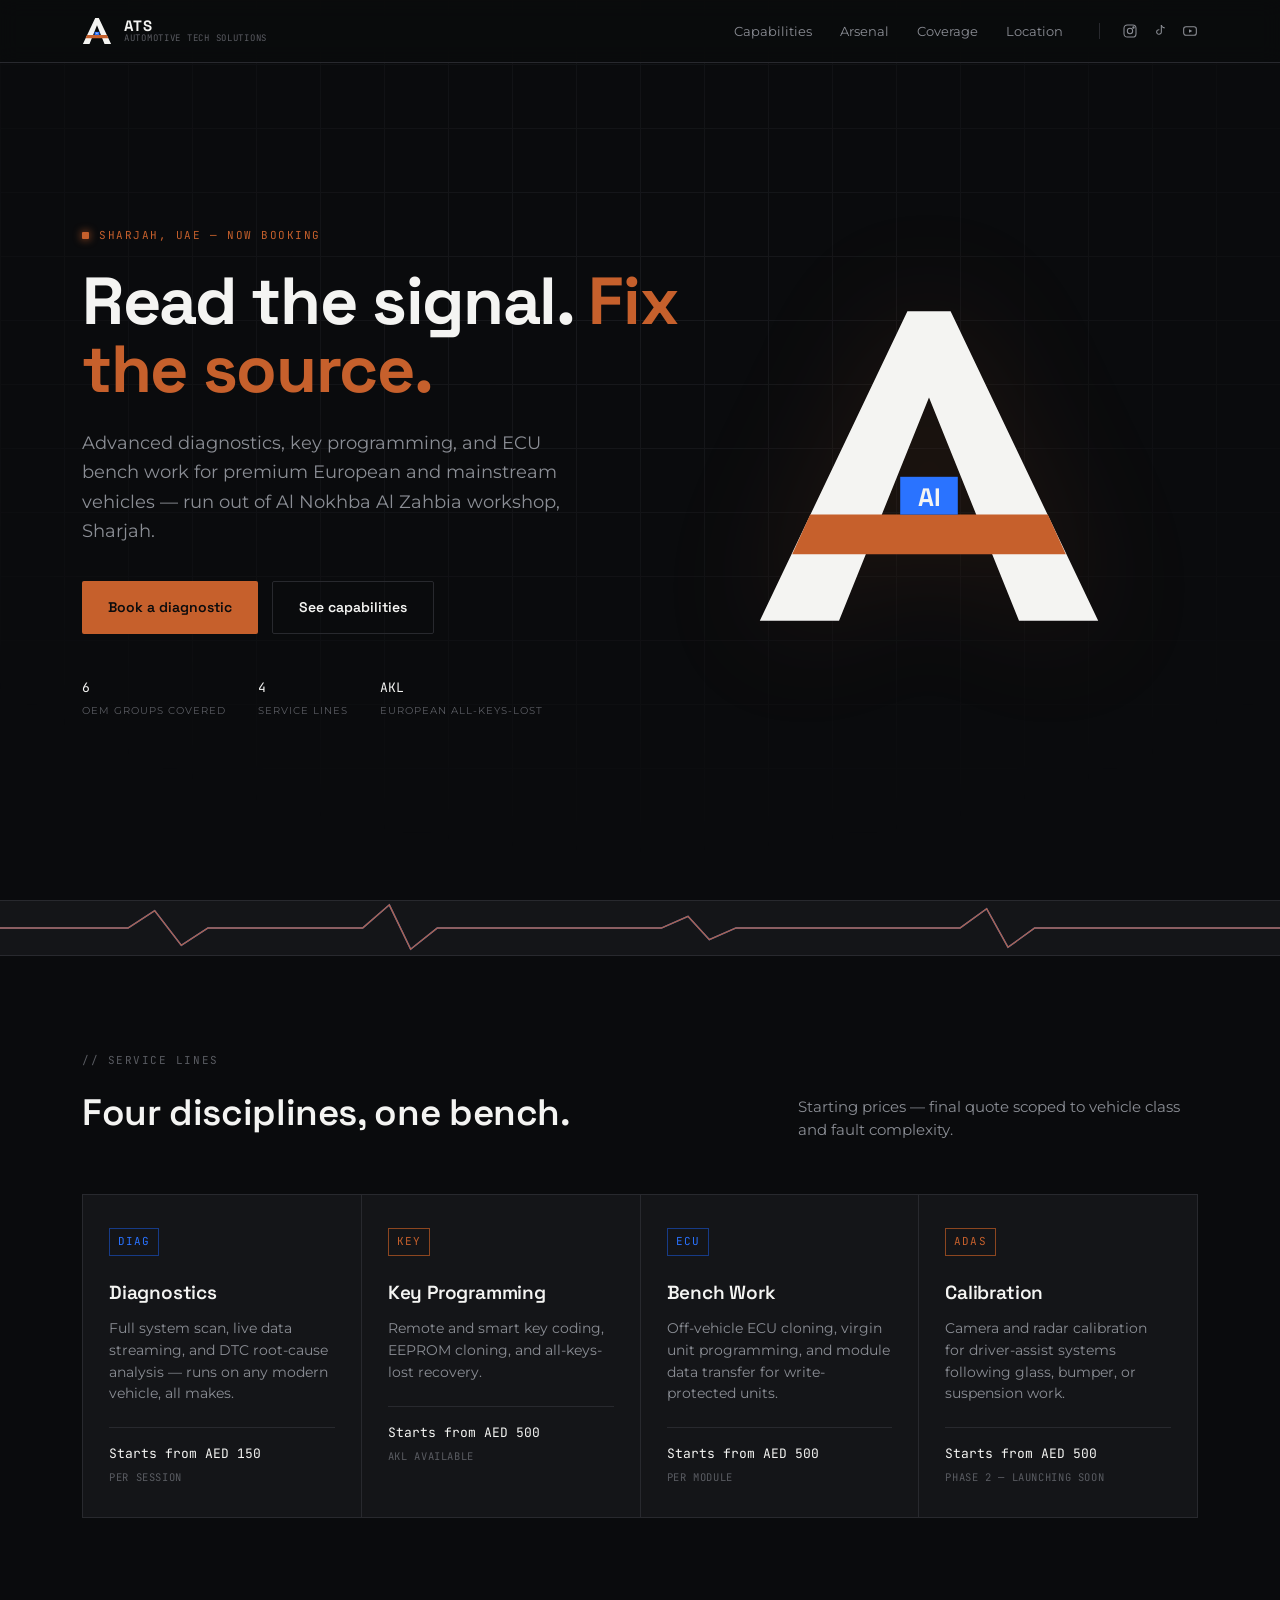
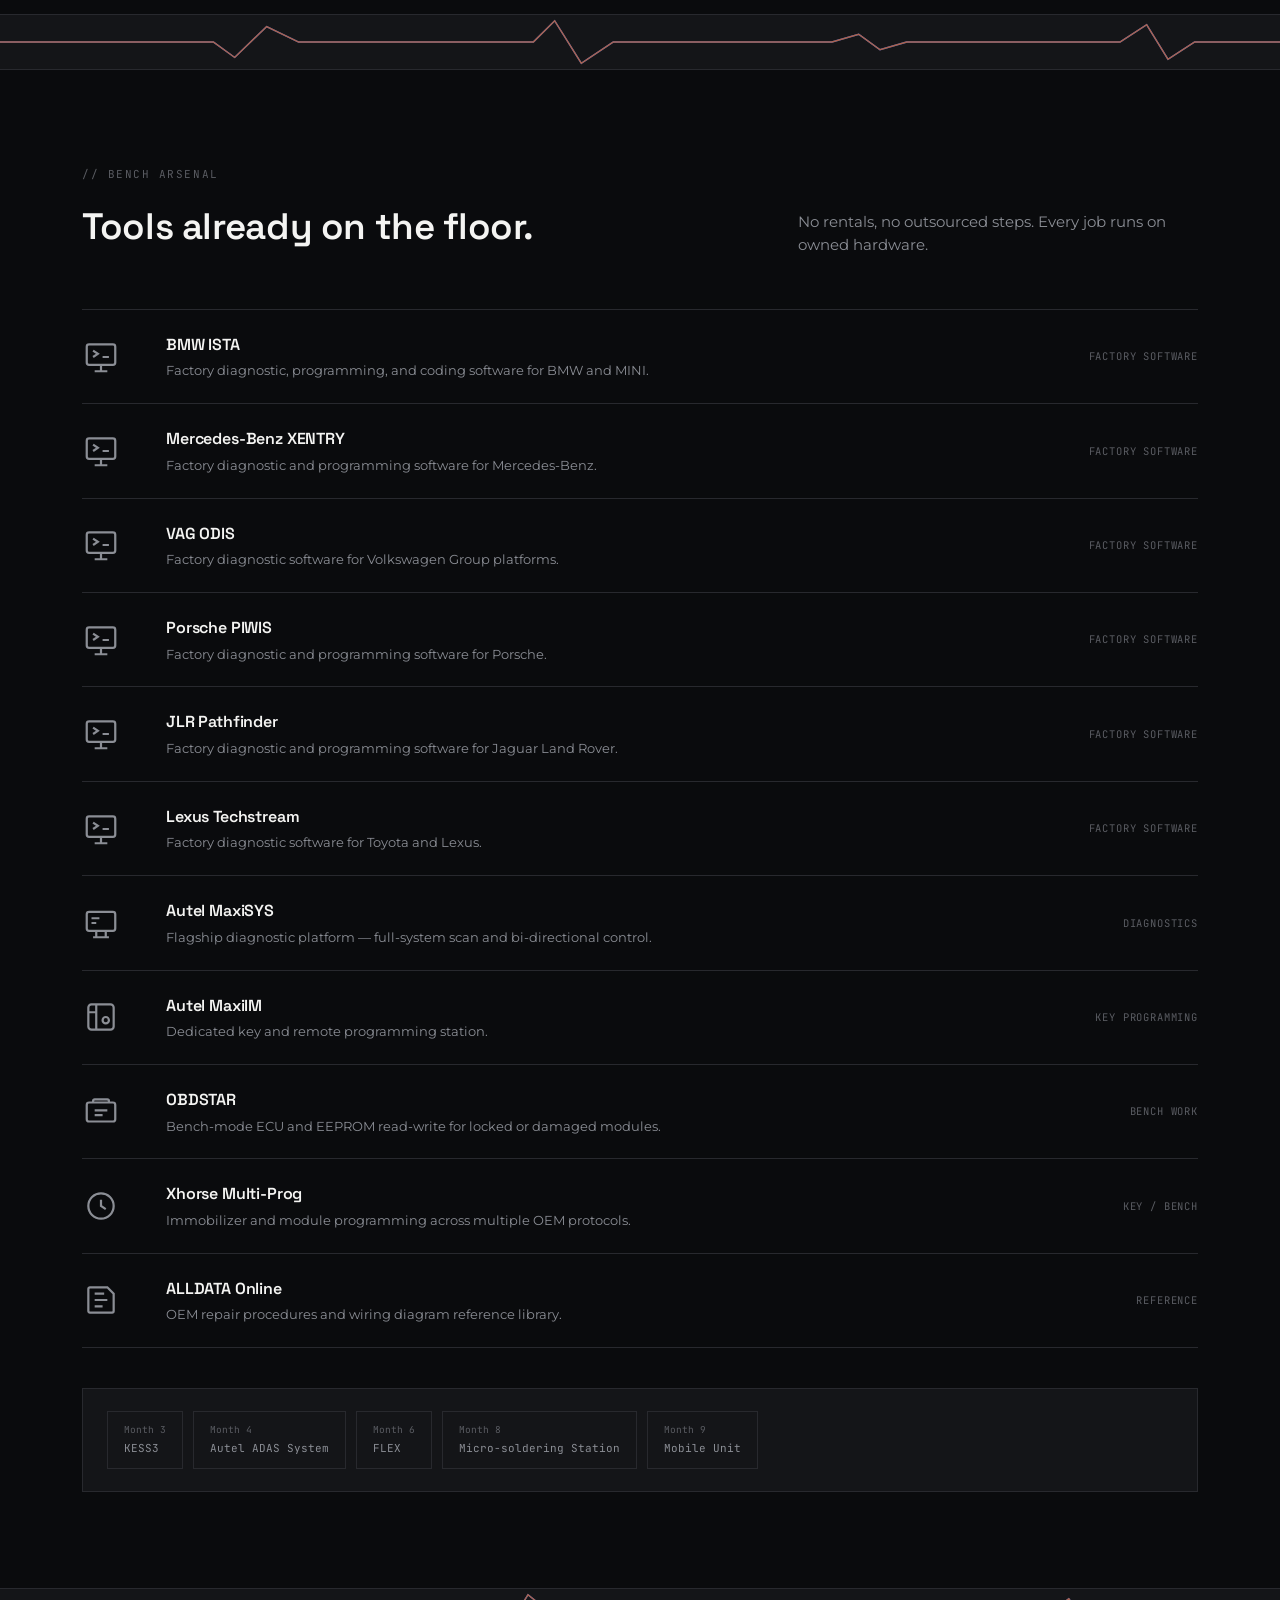
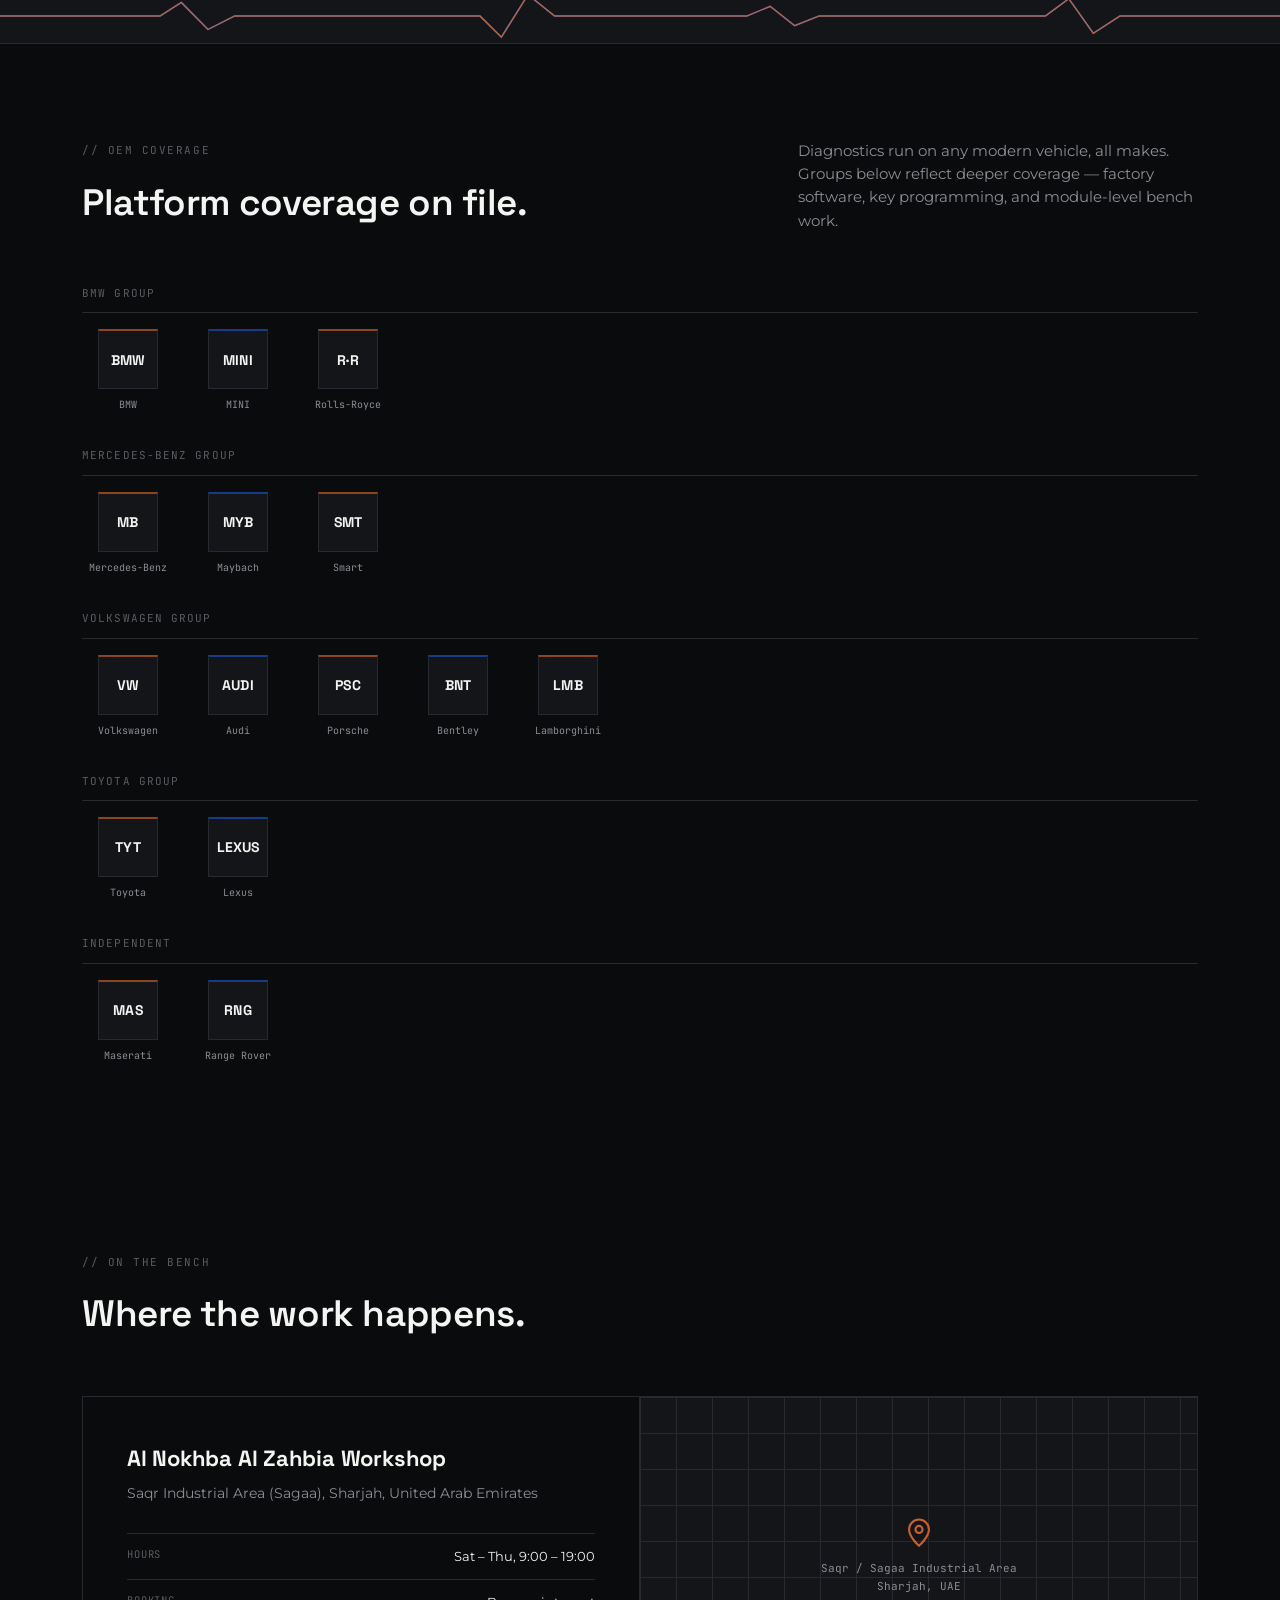
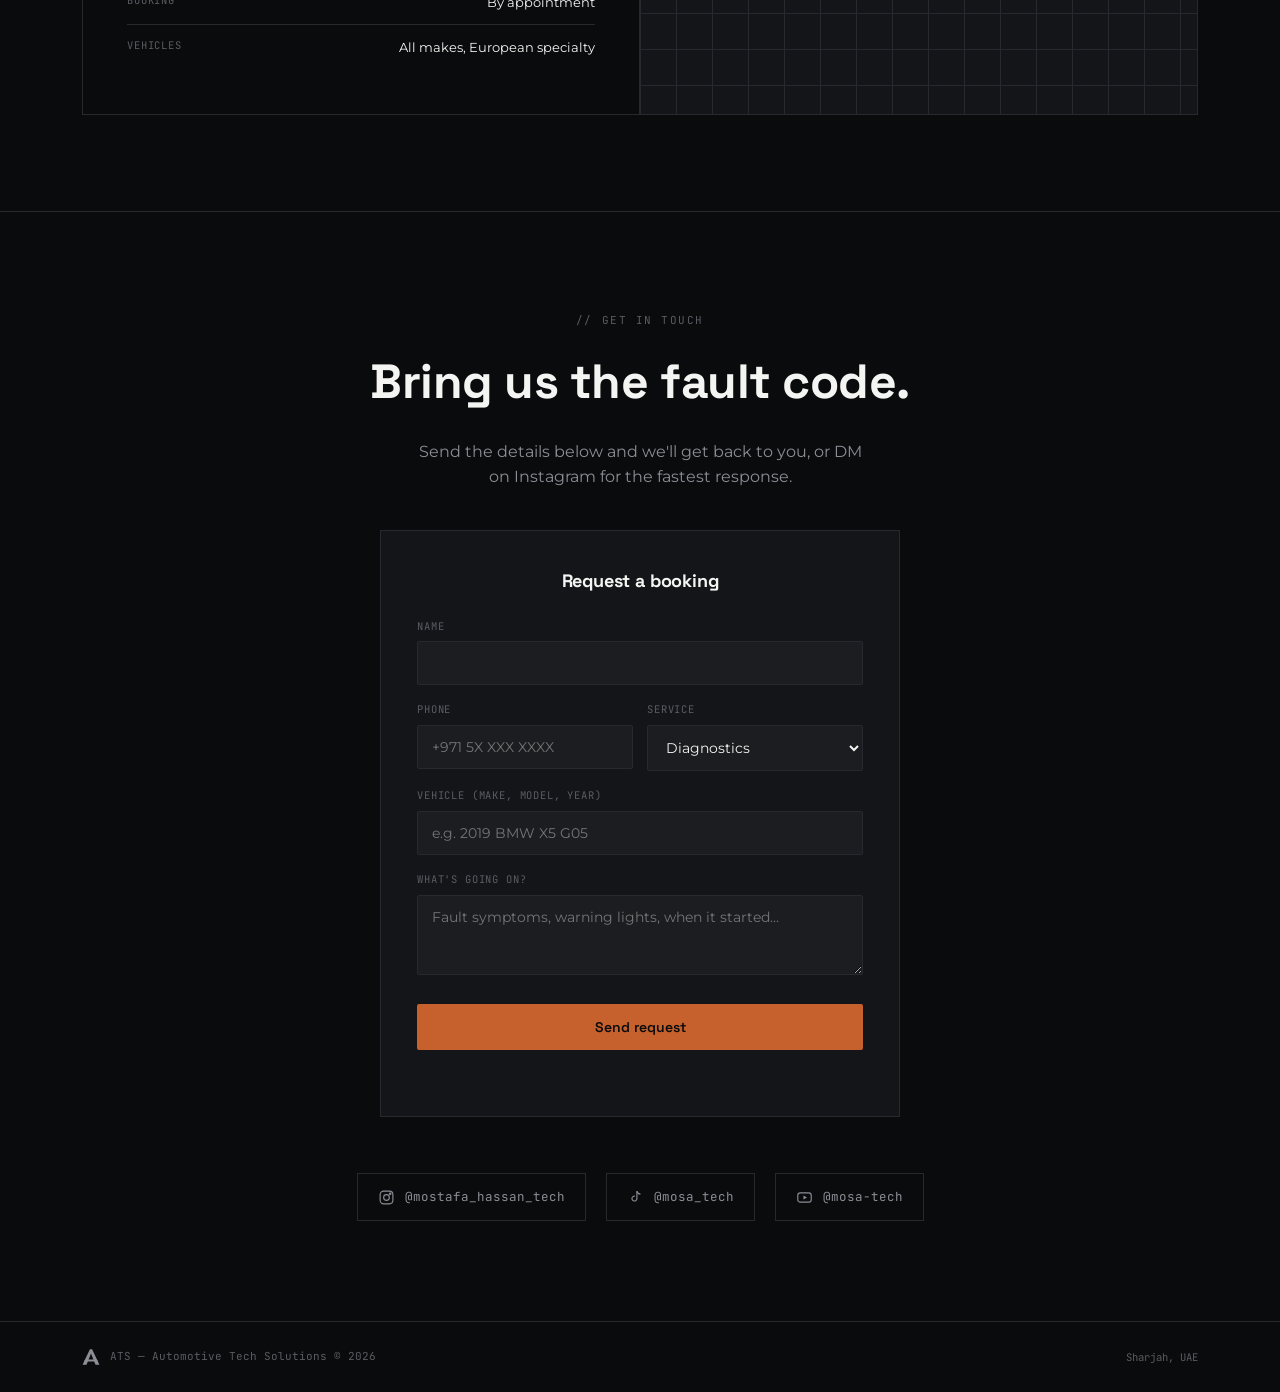
==== index.html @ 035591f9 "Add ATS portfolio site" ====
<!DOCTYPE html>
<html lang="en">
<head>
<meta charset="UTF-8">
<meta name="viewport" content="width=device-width, initial-scale=1.0">
<title>ATS — Automotive Tech Solutions</title>
<meta name="description" content="Advanced diagnostics, key programming, ECU bench work and ADAS calibration. Sharjah, UAE.">
<link rel="preconnect" href="https://fonts.googleapis.com">
<link rel="preconnect" href="https://fonts.gstatic.com" crossorigin>
<link href="https://fonts.googleapis.com/css2?family=Space+Grotesk:wght@500;600;700&family=Montserrat:wght@400;500;600&family=JetBrains+Mono:wght@400;500;600&display=swap" rel="stylesheet">
<style>
  :root{
    --black:#0A0B0D;
    --panel:#141518;
    --panel-2:#1B1D21;
    --line:#28292E;
    --white:#F4F4F2;
    --gray:#8B8E95;
    --gray-dim:#5A5C62;
    --orange:#C6602C;
    --orange-dim:#8C4620;
    --blue:#2A73FF;
    --blue-dim:#173B87;
    --radius:2px;
  }
  *{margin:0;padding:0;box-sizing:border-box;}
  html{scroll-behavior:smooth;}
  body{
    background:var(--black);
    color:var(--white);
    font-family:'Montserrat',sans-serif;
    line-height:1.6;
    -webkit-font-smoothing:antialiased;
    overflow-x:hidden;
  }
  h1,h2,h3,h4{font-family:'Space Grotesk',sans-serif;letter-spacing:-0.01em;}
  a{color:inherit;text-decoration:none;}
  .mono{font-family:'JetBrains Mono',monospace;}
  .wrap{max-width:1180px;margin:0 auto;padding:0 32px;}
  ::selection{background:var(--orange);color:var(--black);}
  a:focus-visible, button:focus-visible{outline:2px solid var(--blue);outline-offset:3px;}
  @media (prefers-reduced-motion: reduce){
    *{animation-duration:0.001ms !important; animation-iteration-count:1 !important; transition-duration:0.001ms !important; scroll-behavior:auto !important;}
  }

  /* ---------- NAV ---------- */
  nav{
    position:fixed; top:0; left:0; right:0; z-index:100;
    background:rgba(10,11,13,0.82);
    backdrop-filter:blur(10px);
    border-bottom:1px solid var(--line);
  }
  .nav-inner{
    max-width:1180px; margin:0 auto; padding:16px 32px;
    display:flex; align-items:center; justify-content:space-between;
  }
  .nav-brand{display:flex; align-items:center; gap:12px;}
  .nav-brand svg{width:30px; height:30px; flex-shrink:0;}
  .nav-brand-text{display:flex; flex-direction:column; line-height:1.1;}
  .nav-brand-text .t{font-family:'Space Grotesk',sans-serif; font-weight:700; font-size:15px; letter-spacing:0.02em;}
  .nav-brand-text .s{font-size:9px; color:var(--gray-dim); letter-spacing:0.08em; text-transform:uppercase; font-family:'JetBrains Mono',monospace;}
  .nav-links{display:flex; align-items:center; gap:28px;}
  .nav-links a{font-size:13px; color:var(--gray); transition:color .2s;}
  .nav-links a:hover{color:var(--white);}
  .nav-social{display:flex; align-items:center; gap:14px; margin-left:8px; padding-left:22px; border-left:1px solid var(--line);}
  .nav-social a{width:16px; height:16px; color:var(--gray); transition:color .2s;}
  .nav-social a:hover{color:var(--orange);}
  .nav-social svg{width:100%; height:100%;}
  @media (max-width:780px){
    .nav-links a:not(.nav-social a){display:none;}
  }

  /* ---------- HERO ---------- */
  .hero{
    min-height:100svh;
    display:flex; flex-direction:column; justify-content:center;
    position:relative;
    padding:140px 0 100px;
    overflow:hidden;
  }
  .hero-grid{
    position:absolute; inset:0; z-index:0; opacity:0.5;
    background-image:
      linear-gradient(to right, var(--line) 1px, transparent 1px),
      linear-gradient(to bottom, var(--line) 1px, transparent 1px);
    background-size:64px 64px;
    mask-image:radial-gradient(ellipse 70% 60% at 50% 35%, black, transparent);
  }
  .hero-inner{
    position:relative; z-index:1;
    display:grid; grid-template-columns:1.15fr 0.85fr; gap:60px; align-items:center;
  }
  @media (max-width:900px){
    .hero-inner{grid-template-columns:1fr; gap:48px;}
    .hero-mark-col{order:-1; display:flex; justify-content:center;}
  }
  .eyebrow{
    display:inline-flex; align-items:center; gap:10px;
    font-family:'JetBrains Mono',monospace; font-size:11px; letter-spacing:0.14em;
    text-transform:uppercase; color:var(--orange); margin-bottom:22px;
  }
  .eyebrow::before{content:''; width:7px; height:7px; background:var(--orange); border-radius:1px; box-shadow:0 0 8px var(--orange);}
  .hero h1{
    font-size:clamp(2.5rem, 5.2vw, 4.6rem);
    font-weight:700; line-height:1.03; letter-spacing:-0.02em;
    margin-bottom:24px;
  }
  .hero h1 em{font-style:normal; color:var(--orange);}
  .hero p.lede{
    font-size:clamp(1rem, 1.5vw, 1.15rem); color:var(--gray); max-width:520px; margin-bottom:36px;
  }
  .hero-actions{display:flex; gap:14px; flex-wrap:wrap; margin-bottom:44px;}
  .btn{
    font-family:'Space Grotesk',sans-serif; font-weight:600; font-size:14px;
    padding:14px 26px; border-radius:var(--radius); display:inline-flex; align-items:center; gap:8px;
    transition:transform .18s ease, background .18s ease, border-color .18s ease;
  }
  .btn-primary{background:var(--orange); color:var(--black);}
  .btn-primary:hover{transform:translateY(-2px); background:#D66C34;}
  .btn-outline{border:1px solid var(--line); color:var(--white);}
  .btn-outline:hover{border-color:var(--blue); transform:translateY(-2px);}
  .hero-meta{display:flex; gap:32px; flex-wrap:wrap;}
  .hero-meta div{display:flex; flex-direction:column; gap:4px;}
  .hero-meta .val{font-family:'JetBrains Mono',monospace; font-size:13px; color:var(--white);}
  .hero-meta .lbl{font-size:10px; color:var(--gray-dim); text-transform:uppercase; letter-spacing:0.1em;}

  .hero-mark-col svg{width:min(360px, 60vw); height:auto; filter:drop-shadow(0 0 60px rgba(198,96,44,0.12));}

  /* ---------- TRACE DIVIDER (signature element) ---------- */
  .trace{
    position:relative; width:100%; height:56px; overflow:hidden;
    border-top:1px solid var(--line); border-bottom:1px solid var(--line);
    background:var(--panel);
  }
  .trace svg{width:100%; height:100%; display:block;}
  .trace path{
    fill:none; stroke:var(--blue); stroke-width:1.4;
    stroke-dasharray:1400; stroke-dashoffset:1400;
    transition:stroke-dashoffset 1.8s cubic-bezier(.16,.84,.44,1);
  }
  .trace.in-view path{stroke-dashoffset:0;}
  .trace .pulse{stroke:var(--orange); stroke-width:1.4; opacity:0.85;}

  /* ---------- SECTION SHARED ---------- */
  section{padding:96px 0;}
  .section-head{
    display:flex; justify-content:space-between; align-items:flex-end; gap:24px;
    margin-bottom:52px; flex-wrap:wrap;
  }
  .section-tag{
    font-family:'JetBrains Mono',monospace; font-size:11px; letter-spacing:0.14em;
    text-transform:uppercase; color:var(--gray-dim); margin-bottom:14px; display:block;
  }
  .section-head h2{font-size:clamp(1.7rem, 3vw, 2.3rem); font-weight:600; max-width:560px;}
  .section-head p{color:var(--gray); max-width:400px; font-size:14.5px;}

  /* ---------- CAPABILITIES ---------- */
  .cap-grid{display:grid; grid-template-columns:repeat(4,1fr); gap:1px; background:var(--line); border:1px solid var(--line);}
  @media (max-width:900px){.cap-grid{grid-template-columns:repeat(2,1fr);}}
  @media (max-width:560px){.cap-grid{grid-template-columns:1fr;}}
  .cap-card{
    background:var(--panel); padding:32px 26px; position:relative;
    transition:background .2s ease;
  }
  .cap-card:hover{background:var(--panel-2);}
  .cap-code{
    font-family:'JetBrains Mono',monospace; font-size:11px; letter-spacing:0.1em;
    padding:4px 8px; border:1px solid var(--line); display:inline-block; margin-bottom:22px;
  }
  .cap-card.accent-orange .cap-code{color:var(--orange); border-color:var(--orange-dim);}
  .cap-card.accent-blue .cap-code{color:var(--blue); border-color:var(--blue-dim);}
  .cap-card h3{font-size:19px; font-weight:600; margin-bottom:10px;}
  .cap-card p{font-size:13.5px; color:var(--gray); margin-bottom:22px; min-height:66px;}
  .cap-price{font-family:'JetBrains Mono',monospace; font-size:13px; color:var(--white); border-top:1px solid var(--line); padding-top:16px;}
  .cap-price .note{display:block; font-size:10.5px; color:var(--gray-dim); margin-top:4px; text-transform:uppercase; letter-spacing:0.06em;}

  /* ---------- TOOL ARSENAL ---------- */
  .tool-list{display:flex; flex-direction:column; border-top:1px solid var(--line);}
  .tool-row{
    display:grid; grid-template-columns:60px 1fr auto; gap:24px; align-items:center;
    padding:22px 0; border-bottom:1px solid var(--line);
  }
  .tool-row .tool-icon{width:38px; height:38px; color:var(--gray);}
  .tool-row:hover .tool-icon{color:var(--orange);}
  .tool-row h4{font-size:16px; font-weight:600; margin-bottom:3px;}
  .tool-row .desc{font-size:13px; color:var(--gray);}
  .tool-row .status{font-family:'JetBrains Mono',monospace; font-size:10.5px; color:var(--gray-dim); text-transform:uppercase; letter-spacing:0.08em; text-align:right; white-space:nowrap;}
  @media (max-width:600px){
    .tool-row{grid-template-columns:44px 1fr; }
    .tool-row .status{grid-column:2; text-align:left; margin-top:4px;}
  }

  .roadmap-strip{
    margin-top:40px; padding:22px 24px; border:1px solid var(--line); background:var(--panel);
    display:flex; gap:10px; overflow-x:auto;
  }
  .roadmap-strip .rm{
    flex:0 0 auto; padding:10px 16px; border:1px solid var(--line); font-family:'JetBrains Mono',monospace;
    font-size:11px; color:var(--gray); white-space:nowrap;
  }
  .roadmap-strip .rm .m{color:var(--gray-dim); display:block; font-size:9.5px; margin-bottom:3px;}

  /* ---------- OEM COVERAGE ---------- */
  .oem-groups{display:flex; flex-direction:column; gap:36px;}
  .oem-group-label{
    font-family:'JetBrains Mono',monospace; font-size:11px; letter-spacing:0.1em; text-transform:uppercase;
    color:var(--gray-dim); display:block; margin-bottom:16px; padding-bottom:10px; border-bottom:1px solid var(--line);
  }
  .oem-group-row{display:flex; flex-wrap:wrap; gap:18px;}
  .oem-badge{display:flex; flex-direction:column; align-items:center; gap:9px; width:92px;}
  .oem-glyph{
    width:60px; height:60px; border:1px solid var(--line); background:var(--panel);
    display:flex; align-items:center; justify-content:center; text-align:center;
    font-family:'Space Grotesk',sans-serif; font-weight:700; font-size:14px; letter-spacing:0.01em;
    transition:border-color .2s ease, transform .2s ease;
  }
  .oem-badge:nth-child(odd) .oem-glyph{border-top:2px solid var(--orange-dim);}
  .oem-badge:nth-child(even) .oem-glyph{border-top:2px solid var(--blue-dim);}
  .oem-badge:hover .oem-glyph{transform:translateY(-3px); border-color:var(--orange); border-top-color:var(--orange);}
  .oem-badge .oem-name{font-family:'JetBrains Mono',monospace; font-size:10px; color:var(--gray); text-align:center; line-height:1.3;}

  /* ---------- LOCATION ---------- */
  .loc-grid{display:grid; grid-template-columns:1fr 1fr; gap:0; border:1px solid var(--line);}
  @media (max-width:800px){.loc-grid{grid-template-columns:1fr;}}
  .loc-info{padding:44px; border-right:1px solid var(--line);}
  @media (max-width:800px){.loc-info{border-right:none; border-bottom:1px solid var(--line);}}
  .loc-info h3{font-size:22px; margin-bottom:6px;}
  .loc-info .addr{color:var(--gray); font-size:14px; margin-bottom:28px;}
  .loc-row{display:flex; justify-content:space-between; padding:12px 0; border-top:1px solid var(--line); font-size:13px;}
  .loc-row .k{color:var(--gray-dim); font-family:'JetBrains Mono',monospace; font-size:10.5px; text-transform:uppercase; letter-spacing:0.08em;}
  .loc-map{
    position:relative; min-height:280px;
    background:
      linear-gradient(to right, var(--line) 1px, transparent 1px),
      linear-gradient(to bottom, var(--line) 1px, transparent 1px);
    background-size:36px 36px; background-color:var(--panel);
    display:flex; align-items:center; justify-content:center;
  }
  .loc-pin{display:flex; flex-direction:column; align-items:center; gap:10px;}
  .loc-pin svg{width:34px; height:34px; color:var(--orange);}
  .loc-pin span{font-family:'JetBrains Mono',monospace; font-size:11px; color:var(--gray); text-align:center;}

  /* ---------- CONTACT / FOOTER ---------- */
  .contact{
    padding:100px 0 60px; text-align:center; border-top:1px solid var(--line);
  }
  .contact h2{font-size:clamp(1.9rem,4vw,3rem); margin-bottom:18px;}
  .contact p{color:var(--gray); max-width:460px; margin:0 auto 40px;}
  .contact-actions{display:flex; gap:14px; justify-content:center; flex-wrap:wrap; margin-bottom:64px;}

  /* ---------- BOOKING FORM ---------- */
  .booking-card{
    max-width:520px; margin:0 auto 56px; text-align:left;
    background:var(--panel); border:1px solid var(--line); padding:36px;
  }
  .booking-card h3{font-size:18px; margin-bottom:22px; text-align:center;}
  .form-row{margin-bottom:16px;}
  .form-row label{
    display:block; font-family:'JetBrains Mono',monospace; font-size:10.5px; color:var(--gray-dim);
    text-transform:uppercase; letter-spacing:0.08em; margin-bottom:7px;
  }
  .form-row input, .form-row select, .form-row textarea{
    width:100%; background:var(--panel-2); border:1px solid var(--line); color:var(--white);
    padding:12px 14px; font-family:'Montserrat',sans-serif; font-size:14px; border-radius:2px;
  }
  .form-row input:focus, .form-row select:focus, .form-row textarea:focus{outline:2px solid var(--blue); outline-offset:1px;}
  .form-row-2{display:grid; grid-template-columns:1fr 1fr; gap:14px;}
  .hp-field{position:absolute; left:-9999px; top:-9999px;}
  .form-submit{width:100%; justify-content:center; margin-top:6px; cursor:pointer; border:none;}
  .form-submit:disabled{opacity:0.6; cursor:not-allowed; transform:none;}
  .form-status{font-family:'JetBrains Mono',monospace; font-size:12px; margin-top:14px; text-align:center; min-height:16px;}
  .form-status.ok{color:#3FA95A;}
  .form-status.err{color:#D64545;}

  .social-row{display:flex; justify-content:center; gap:20px; margin-bottom:40px;}
  .social-card{
    display:flex; align-items:center; gap:10px; padding:13px 20px;
    border:1px solid var(--line); font-family:'JetBrains Mono',monospace; font-size:12.5px;
    color:var(--gray); transition:all .2s ease;
  }
  .social-card svg{width:17px; height:17px; flex-shrink:0;}
  .social-card:hover{border-color:var(--orange); color:var(--white); transform:translateY(-2px);}

  footer{
    border-top:1px solid var(--line); padding:26px 0;
    display:flex; justify-content:space-between; align-items:center; flex-wrap:wrap; gap:12px;
  }
  footer .f-brand{display:flex; align-items:center; gap:10px;}
  footer .f-brand svg{width:18px; height:18px;}
  footer .f-brand span{font-family:'JetBrains Mono',monospace; font-size:11px; color:var(--gray-dim);}
  footer .f-note{font-family:'JetBrains Mono',monospace; font-size:10.5px; color:var(--gray-dim);}
</style>
</head>
<body>

<nav>
  <div class="nav-inner">
    <a href="#top" class="nav-brand">
      <svg viewBox="0 0 200 200" aria-hidden="true"><path d="M88 14 L112 14 L194 186 L150 186 L100 62 L50 186 L6 186 Z" fill="#F4F4F2"/><path d="M34 127 L166 127 L176 149 L24 149 Z" fill="#C6602C"/><rect x="84" y="106" width="32" height="21" fill="#2A73FF"/><text x="100" y="122" text-anchor="middle" font-family="Space Grotesk, sans-serif" font-weight="700" font-size="14" fill="#F4F4F2">AI</text></svg>
      <div class="nav-brand-text">
        <span class="t">ATS</span>
        <span class="s">Automotive Tech Solutions</span>
      </div>
    </a>
    <div class="nav-links">
      <a href="#capabilities">Capabilities</a>
      <a href="#arsenal">Arsenal</a>
      <a href="#coverage">Coverage</a>
      <a href="#location">Location</a>
      <div class="nav-social">
        <a href="https://www.instagram.com/mostafa_hassan_tech" target="_blank" rel="noopener" aria-label="Instagram">
          <svg viewBox="0 0 24 24" fill="none" stroke="currentColor" stroke-width="1.6"><rect x="3" y="3" width="18" height="18" rx="5"/><circle cx="12" cy="12" r="4"/><circle cx="17.2" cy="6.8" r="1"/></svg>
        </a>
        <a href="https://www.tiktok.com/@mosa_tech" target="_blank" rel="noopener" aria-label="TikTok">
          <svg viewBox="0 0 24 24" fill="none" stroke="currentColor" stroke-width="1.6"><path d="M14 3v10.5a3.5 3.5 0 1 1-3-3.47"/><path d="M14 3c.5 2.4 2.2 4 5 4.3"/></svg>
        </a>
        <a href="https://www.youtube.com/@mosa-tech" target="_blank" rel="noopener" aria-label="YouTube">
          <svg viewBox="0 0 24 24" fill="none" stroke="currentColor" stroke-width="1.6"><rect x="2.5" y="5.5" width="19" height="13" rx="3.5"/><path d="M10.5 9.2v5.6l5-2.8z" fill="currentColor" stroke="none"/></svg>
        </a>
      </div>
    </div>
  </div>
</nav>

<div id="top"></div>
<header class="hero">
  <div class="hero-grid"></div>
  <div class="wrap hero-inner">
    <div>
      <span class="eyebrow">Sharjah, UAE — Now Booking</span>
      <h1>Read the signal. <em>Fix the source.</em></h1>
      <p class="lede">Advanced diagnostics, key programming, and ECU bench work for premium European and mainstream vehicles — run out of Al Nokhba Al Zahbia workshop, Sharjah.</p>
      <div class="hero-actions">
        <a href="#contact" class="btn btn-primary">Book a diagnostic</a>
        <a href="#capabilities" class="btn btn-outline">See capabilities</a>
      </div>
      <div class="hero-meta">
        <div><span class="val">6</span><span class="lbl">OEM groups covered</span></div>
        <div><span class="val">4</span><span class="lbl">Service lines</span></div>
        <div><span class="val">AKL</span><span class="lbl">European all-keys-lost</span></div>
      </div>
    </div>
    <div class="hero-mark-col">
      <svg viewBox="0 0 200 200" aria-label="ATS mark">
        <path d="M88 14 L112 14 L194 186 L150 186 L100 62 L50 186 L6 186 Z" fill="#F4F4F2"/>
        <path d="M34 127 L166 127 L176 149 L24 149 Z" fill="#C6602C"/>
        <rect x="84" y="106" width="32" height="21" fill="#2A73FF"/>
        <text x="100" y="122" text-anchor="middle" font-family="Space Grotesk, sans-serif" font-weight="700" font-size="14" fill="#F4F4F2">AI</text>
      </svg>
    </div>
  </div>
</header>

<div class="trace" id="trace1">
  <svg viewBox="0 0 1200 56" preserveAspectRatio="none">
    <path d="M0,28 L120,28 L145,10 L170,46 L195,28 L340,28 L365,4 L385,50 L410,28 L620,28 L645,16 L665,40 L690,28 L900,28 L925,8 L945,48 L970,28 L1200,28" />
    <path class="pulse" d="M0,28 L120,28 L145,10 L170,46 L195,28 L340,28 L365,4 L385,50 L410,28 L620,28 L645,16 L665,40 L690,28 L900,28 L925,8 L945,48 L970,28 L1200,28" stroke-dasharray="6 1400" />
  </svg>
</div>

<section id="capabilities">
  <div class="wrap">
    <div class="section-head">
      <div>
        <span class="section-tag">// Service Lines</span>
        <h2>Four disciplines, one bench.</h2>
      </div>
      <p>Starting prices — final quote scoped to vehicle class and fault complexity.</p>
    </div>
    <div class="cap-grid">
      <div class="cap-card accent-blue">
        <span class="cap-code">DIAG</span>
        <h3>Diagnostics</h3>
        <p>Full system scan, live data streaming, and DTC root-cause analysis — runs on any modern vehicle, all makes.</p>
        <div class="cap-price">Starts from AED 150<span class="note">Per session</span></div>
      </div>
      <div class="cap-card accent-orange">
        <span class="cap-code">KEY</span>
        <h3>Key Programming</h3>
        <p>Remote and smart key coding, EEPROM cloning, and all-keys-lost recovery.</p>
        <div class="cap-price">Starts from AED 500<span class="note">AKL available</span></div>
      </div>
      <div class="cap-card accent-blue">
        <span class="cap-code">ECU</span>
        <h3>Bench Work</h3>
        <p>Off-vehicle ECU cloning, virgin unit programming, and module data transfer for write-protected units.</p>
        <div class="cap-price">Starts from AED 500<span class="note">Per module</span></div>
      </div>
      <div class="cap-card accent-orange">
        <span class="cap-code">ADAS</span>
        <h3>Calibration</h3>
        <p>Camera and radar calibration for driver-assist systems following glass, bumper, or suspension work.</p>
        <div class="cap-price">Starts from AED 500<span class="note">Phase 2 — launching soon</span></div>
      </div>
    </div>
  </div>
</section>

<div class="trace" id="trace2">
  <svg viewBox="0 0 1200 56" preserveAspectRatio="none">
    <path d="M0,28 L200,28 L220,44 L250,12 L280,28 L500,28 L520,6 L545,50 L575,28 L780,28 L805,20 L825,36 L850,28 L1050,28 L1075,10 L1095,46 L1120,28 L1200,28" />
    <path class="pulse" d="M0,28 L200,28 L220,44 L250,12 L280,28 L500,28 L520,6 L545,50 L575,28 L780,28 L805,20 L825,36 L850,28 L1050,28 L1075,10 L1095,46 L1120,28 L1200,28" stroke-dasharray="6 1400" />
  </svg>
</div>

<section id="arsenal">
  <div class="wrap">
    <div class="section-head">
      <div>
        <span class="section-tag">// Bench Arsenal</span>
        <h2>Tools already on the floor.</h2>
      </div>
      <p>No rentals, no outsourced steps. Every job runs on owned hardware.</p>
    </div>
    <div class="tool-list">
      <div class="tool-row">
        <svg class="tool-icon" viewBox="0 0 24 24" fill="none" stroke="currentColor" stroke-width="1.4"><rect x="3" y="4" width="18" height="13" rx="1.5"/><path d="M8 21h8M12 17v4"/><path d="M7 8l3 2-3 2M13 12h4"/></svg>
        <div><h4>BMW ISTA</h4><p class="desc">Factory diagnostic, programming, and coding software for BMW and MINI.</p></div>
        <span class="status">Factory Software</span>
      </div>
      <div class="tool-row">
        <svg class="tool-icon" viewBox="0 0 24 24" fill="none" stroke="currentColor" stroke-width="1.4"><rect x="3" y="4" width="18" height="13" rx="1.5"/><path d="M8 21h8M12 17v4"/><path d="M7 8l3 2-3 2M13 12h4"/></svg>
        <div><h4>Mercedes-Benz XENTRY</h4><p class="desc">Factory diagnostic and programming software for Mercedes-Benz.</p></div>
        <span class="status">Factory Software</span>
      </div>
      <div class="tool-row">
        <svg class="tool-icon" viewBox="0 0 24 24" fill="none" stroke="currentColor" stroke-width="1.4"><rect x="3" y="4" width="18" height="13" rx="1.5"/><path d="M8 21h8M12 17v4"/><path d="M7 8l3 2-3 2M13 12h4"/></svg>
        <div><h4>VAG ODIS</h4><p class="desc">Factory diagnostic software for Volkswagen Group platforms.</p></div>
        <span class="status">Factory Software</span>
      </div>
      <div class="tool-row">
        <svg class="tool-icon" viewBox="0 0 24 24" fill="none" stroke="currentColor" stroke-width="1.4"><rect x="3" y="4" width="18" height="13" rx="1.5"/><path d="M8 21h8M12 17v4"/><path d="M7 8l3 2-3 2M13 12h4"/></svg>
        <div><h4>Porsche PIWIS</h4><p class="desc">Factory diagnostic and programming software for Porsche.</p></div>
        <span class="status">Factory Software</span>
      </div>
      <div class="tool-row">
        <svg class="tool-icon" viewBox="0 0 24 24" fill="none" stroke="currentColor" stroke-width="1.4"><rect x="3" y="4" width="18" height="13" rx="1.5"/><path d="M8 21h8M12 17v4"/><path d="M7 8l3 2-3 2M13 12h4"/></svg>
        <div><h4>JLR Pathfinder</h4><p class="desc">Factory diagnostic and programming software for Jaguar Land Rover.</p></div>
        <span class="status">Factory Software</span>
      </div>
      <div class="tool-row">
        <svg class="tool-icon" viewBox="0 0 24 24" fill="none" stroke="currentColor" stroke-width="1.4"><rect x="3" y="4" width="18" height="13" rx="1.5"/><path d="M8 21h8M12 17v4"/><path d="M7 8l3 2-3 2M13 12h4"/></svg>
        <div><h4>Lexus Techstream</h4><p class="desc">Factory diagnostic software for Toyota and Lexus.</p></div>
        <span class="status">Factory Software</span>
      </div>
      <div class="tool-row">
        <svg class="tool-icon" viewBox="0 0 24 24" fill="none" stroke="currentColor" stroke-width="1.4"><rect x="3" y="5" width="18" height="12" rx="1.5"/><path d="M7 21h10M9 17v4M15 17v4"/><path d="M6 9h5M6 12h3"/></svg>
        <div><h4>Autel MaxiSYS</h4><p class="desc">Flagship diagnostic platform — full-system scan and bi-directional control.</p></div>
        <span class="status">Diagnostics</span>
      </div>
      <div class="tool-row">
        <svg class="tool-icon" viewBox="0 0 24 24" fill="none" stroke="currentColor" stroke-width="1.4"><rect x="4" y="4" width="16" height="16" rx="2"/><path d="M9 4v16M4 9h5"/><circle cx="15" cy="14" r="2"/></svg>
        <div><h4>Autel MaxiIM</h4><p class="desc">Dedicated key and remote programming station.</p></div>
        <span class="status">Key Programming</span>
      </div>
      <div class="tool-row">
        <svg class="tool-icon" viewBox="0 0 24 24" fill="none" stroke="currentColor" stroke-width="1.4"><rect x="3" y="6" width="18" height="12" rx="1.5"/><path d="M7 6v-1a1 1 0 0 1 1-1h8a1 1 0 0 1 1 1v1M8 11h8M8 14h5"/></svg>
        <div><h4>OBDSTAR</h4><p class="desc">Bench-mode ECU and EEPROM read-write for locked or damaged modules.</p></div>
        <span class="status">Bench Work</span>
      </div>
      <div class="tool-row">
        <svg class="tool-icon" viewBox="0 0 24 24" fill="none" stroke="currentColor" stroke-width="1.4"><circle cx="12" cy="12" r="8"/><path d="M12 8v4l3 2"/></svg>
        <div><h4>Xhorse Multi-Prog</h4><p class="desc">Immobilizer and module programming across multiple OEM protocols.</p></div>
        <span class="status">Key / Bench</span>
      </div>
      <div class="tool-row">
        <svg class="tool-icon" viewBox="0 0 24 24" fill="none" stroke="currentColor" stroke-width="1.4"><path d="M4 19V5a1 1 0 0 1 1-1h11l4 4v11a1 1 0 0 1-1 1H5a1 1 0 0 1-1-1z"/><path d="M8 8h6M8 12h8M8 16h5"/></svg>
        <div><h4>ALLDATA Online</h4><p class="desc">OEM repair procedures and wiring diagram reference library.</p></div>
        <span class="status">Reference</span>
      </div>
    </div>

    <div class="roadmap-strip">
      <div class="rm"><span class="m">Month 3</span>KESS3</div>
      <div class="rm"><span class="m">Month 4</span>Autel ADAS System</div>
      <div class="rm"><span class="m">Month 6</span>FLEX</div>
      <div class="rm"><span class="m">Month 8</span>Micro-soldering Station</div>
      <div class="rm"><span class="m">Month 9</span>Mobile Unit</div>
    </div>
  </div>
</section>

<div class="trace" id="trace3">
  <svg viewBox="0 0 1200 56" preserveAspectRatio="none">
    <path d="M0,28 L150,28 L170,14 L195,42 L220,28 L450,28 L470,50 L495,6 L520,28 L700,28 L722,18 L745,38 L768,28 L980,28 L1002,10 L1025,46 L1050,28 L1200,28" />
    <path class="pulse" d="M0,28 L150,28 L170,14 L195,42 L220,28 L450,28 L470,50 L495,6 L520,28 L700,28 L722,18 L745,38 L768,28 L980,28 L1002,10 L1025,46 L1050,28 L1200,28" stroke-dasharray="6 1400" />
  </svg>
</div>

<section id="coverage">
  <div class="wrap">
    <div class="section-head">
      <div>
        <span class="section-tag">// OEM Coverage</span>
        <h2>Platform coverage on file.</h2>
      </div>
      <p>Diagnostics run on any modern vehicle, all makes. Groups below reflect deeper coverage — factory software, key programming, and module-level bench work.</p>
    </div>
    <div class="oem-groups">
      <div class="oem-group">
        <span class="oem-group-label">BMW Group</span>
        <div class="oem-group-row">
          <div class="oem-badge"><div class="oem-glyph">BMW</div><span class="oem-name">BMW</span></div>
          <div class="oem-badge"><div class="oem-glyph">MINI</div><span class="oem-name">MINI</span></div>
          <div class="oem-badge"><div class="oem-glyph">R·R</div><span class="oem-name">Rolls-Royce</span></div>
        </div>
      </div>
      <div class="oem-group">
        <span class="oem-group-label">Mercedes-Benz Group</span>
        <div class="oem-group-row">
          <div class="oem-badge"><div class="oem-glyph">MB</div><span class="oem-name">Mercedes-Benz</span></div>
          <div class="oem-badge"><div class="oem-glyph">MYB</div><span class="oem-name">Maybach</span></div>
          <div class="oem-badge"><div class="oem-glyph">SMT</div><span class="oem-name">Smart</span></div>
        </div>
      </div>
      <div class="oem-group">
        <span class="oem-group-label">Volkswagen Group</span>
        <div class="oem-group-row">
          <div class="oem-badge"><div class="oem-glyph">VW</div><span class="oem-name">Volkswagen</span></div>
          <div class="oem-badge"><div class="oem-glyph">AUDI</div><span class="oem-name">Audi</span></div>
          <div class="oem-badge"><div class="oem-glyph">PSC</div><span class="oem-name">Porsche</span></div>
          <div class="oem-badge"><div class="oem-glyph">BNT</div><span class="oem-name">Bentley</span></div>
          <div class="oem-badge"><div class="oem-glyph">LMB</div><span class="oem-name">Lamborghini</span></div>
        </div>
      </div>
      <div class="oem-group">
        <span class="oem-group-label">Toyota Group</span>
        <div class="oem-group-row">
          <div class="oem-badge"><div class="oem-glyph">TYT</div><span class="oem-name">Toyota</span></div>
          <div class="oem-badge"><div class="oem-glyph">LEXUS</div><span class="oem-name">Lexus</span></div>
        </div>
      </div>
      <div class="oem-group">
        <span class="oem-group-label">Independent</span>
        <div class="oem-group-row">
          <div class="oem-badge"><div class="oem-glyph">MAS</div><span class="oem-name">Maserati</span></div>
          <div class="oem-badge"><div class="oem-glyph">RNG</div><span class="oem-name">Range Rover</span></div>
        </div>
      </div>
    </div>
  </div>
</section>

<section id="location">
  <div class="wrap">
    <div class="section-head">
      <div>
        <span class="section-tag">// On The Bench</span>
        <h2>Where the work happens.</h2>
      </div>
    </div>
    <div class="loc-grid">
      <div class="loc-info">
        <h3>Al Nokhba Al Zahbia Workshop</h3>
        <p class="addr">Saqr Industrial Area (Sagaa), Sharjah, United Arab Emirates</p>
        <div class="loc-row"><span class="k">Hours</span><span>Sat – Thu, 9:00 – 19:00</span></div>
        <div class="loc-row"><span class="k">Booking</span><span>By appointment</span></div>
        <div class="loc-row"><span class="k">Vehicles</span><span>All makes, European specialty</span></div>
      </div>
      <div class="loc-map">
        <div class="loc-pin">
          <svg viewBox="0 0 24 24" fill="none" stroke="currentColor" stroke-width="1.5"><path d="M12 21s7-6.1 7-11.5A7 7 0 0 0 5 9.5C5 14.9 12 21 12 21z"/><circle cx="12" cy="9.5" r="2.5"/></svg>
          <span>Saqr / Sagaa Industrial Area<br>Sharjah, UAE</span>
        </div>
      </div>
    </div>
  </div>
</section>

<section id="contact" class="contact">
  <div class="wrap">
    <span class="section-tag" style="justify-content:center; display:flex;">// Get In Touch</span>
    <h2>Bring us the fault code.</h2>
    <p>Send the details below and we'll get back to you, or DM on Instagram for the fastest response.</p>

    <div class="booking-card">
      <h3>Request a booking</h3>
      <form id="booking-form" novalidate>
        <div class="form-row">
          <label for="bf-name">Name</label>
          <input type="text" id="bf-name" name="name" required maxlength="120" autocomplete="name">
        </div>
        <div class="form-row-2">
          <div class="form-row">
            <label for="bf-phone">Phone</label>
            <input type="tel" id="bf-phone" name="phone" required maxlength="40" autocomplete="tel" placeholder="+971 5X XXX XXXX">
          </div>
          <div class="form-row">
            <label for="bf-service">Service</label>
            <select id="bf-service" name="service_code">
              <option value="DIAG">Diagnostics</option>
              <option value="KEY">Key Programming</option>
              <option value="ECU">Bench Work</option>
              <option value="ADAS">ADAS Calibration</option>
              <option value="OTHER">Other / Not sure</option>
            </select>
          </div>
        </div>
        <div class="form-row">
          <label for="bf-vehicle">Vehicle (make, model, year)</label>
          <input type="text" id="bf-vehicle" name="vehicle" maxlength="160" placeholder="e.g. 2019 BMW X5 G05">
        </div>
        <div class="form-row">
          <label for="bf-message">What's going on?</label>
          <textarea id="bf-message" name="message" rows="3" maxlength="1000" placeholder="Fault symptoms, warning lights, when it started..."></textarea>
        </div>
        <!-- honeypot — left blank by real users, hidden from view -->
        <div class="form-row hp-field" aria-hidden="true">
          <label for="bf-hp">Leave blank</label>
          <input type="text" id="bf-hp" name="hp_field" tabindex="-1" autocomplete="off">
        </div>
        <button type="submit" class="btn btn-primary form-submit" id="bf-submit">Send request</button>
        <div class="form-status" id="bf-status" role="status" aria-live="polite"></div>
      </form>
    </div>

    <div class="social-row">
      <a class="social-card" href="https://www.instagram.com/mostafa_hassan_tech" target="_blank" rel="noopener">
        <svg viewBox="0 0 24 24" fill="none" stroke="currentColor" stroke-width="1.6"><rect x="3" y="3" width="18" height="18" rx="5"/><circle cx="12" cy="12" r="4"/><circle cx="17.2" cy="6.8" r="1"/></svg>
        @mostafa_hassan_tech
      </a>
      <a class="social-card" href="https://www.tiktok.com/@mosa_tech" target="_blank" rel="noopener">
        <svg viewBox="0 0 24 24" fill="none" stroke="currentColor" stroke-width="1.6"><path d="M14 3v10.5a3.5 3.5 0 1 1-3-3.47"/><path d="M14 3c.5 2.4 2.2 4 5 4.3"/></svg>
        @mosa_tech
      </a>
      <a class="social-card" href="https://www.youtube.com/@mosa-tech" target="_blank" rel="noopener">
        <svg viewBox="0 0 24 24" fill="none" stroke="currentColor" stroke-width="1.6"><rect x="2.5" y="5.5" width="19" height="13" rx="3.5"/><path d="M10.5 9.2v5.6l5-2.8z" fill="currentColor" stroke="none"/></svg>
        @mosa-tech
      </a>
    </div>
  </div>
</section>

<footer>
  <div class="wrap" style="display:flex; justify-content:space-between; align-items:center; flex-wrap:wrap; gap:12px; width:100%;">
    <div class="f-brand">
      <svg viewBox="0 0 200 200" aria-hidden="true"><path d="M88 14 L112 14 L194 186 L150 186 L100 62 L50 186 L6 186 Z" fill="#8B8E95"/><path d="M34 127 L166 127 L176 149 L24 149 Z" fill="#8B8E95"/></svg>
      <span>ATS — Automotive Tech Solutions © 2026</span>
    </div>
    <span class="f-note">Sharjah, UAE</span>
  </div>
</footer>

<script>
  // Auto-detects: same-origin when served by the backend (e.g. deployed on Render),
  // falls back to localhost:4000 when opened directly as a file for local testing.
  const API_BASE = (location.protocol === 'file:') ? "http://localhost:4000" : "";

  const traces = document.querySelectorAll('.trace');
  const io = new IntersectionObserver((entries) => {
    entries.forEach(e => { if(e.isIntersecting){ e.target.classList.add('in-view'); } });
  }, {threshold:0.3});
  traces.forEach(t => io.observe(t));

  // ---- dynamic content: services & OEM coverage pulled from the backend ----
  // If the backend is unreachable, the static content already in the HTML stays as-is.

  async function loadServices() {
    try {
      const res = await fetch(`${API_BASE}/api/services`);
      if (!res.ok) return;
      const services = await res.json();
      if (!Array.isArray(services) || services.length === 0) return;

      const grid = document.querySelector('.cap-grid');
      grid.innerHTML = services.map(s => `
        <div class="cap-card accent-${s.accent === 'orange' ? 'orange' : 'blue'}">
          <span class="cap-code">${escapeHtml(s.code)}</span>
          <h3>${escapeHtml(s.title)}</h3>
          <p>${escapeHtml(s.description)}</p>
          <div class="cap-price">Starts from AED ${s.price_min}${s.note ? `<span class="note">${escapeHtml(s.note)}</span>` : ''}</div>
        </div>
      `).join('');

      // keep the booking form's service dropdown in sync with live services
      const select = document.getElementById('bf-service');
      if (select) {
        const otherOpt = '<option value="OTHER">Other / Not sure</option>';
        select.innerHTML = services.map(s => `<option value="${escapeHtml(s.code)}">${escapeHtml(s.title)}</option>`).join('') + otherOpt;
      }
    } catch (e) { /* backend not reachable — static content stays */ }
  }

  // known monogram treatments — falls back to an auto-generated 3-letter glyph
  // for any brand added later via the admin panel that isn't in this list
  const OEM_MONOGRAMS = {
    "BMW": "BMW", "MINI": "MINI", "Rolls-Royce": "R\u00b7R",
    "Mercedes-Benz": "MB", "Maybach": "MYB", "Smart": "SMT",
    "Volkswagen": "VW", "Audi": "AUDI", "Porsche": "PSC",
    "Bentley": "BNT", "Lamborghini": "LMB",
    "Toyota": "TYT", "Lexus": "LEXUS",
    "Maserati": "MAS", "Range Rover": "RNG",
  };
  function monogramFor(name) {
    if (OEM_MONOGRAMS[name]) return OEM_MONOGRAMS[name];
    const letters = name.replace(/[^A-Za-z]/g, '');
    return (letters.slice(0, 3) || name.slice(0, 3)).toUpperCase();
  }

  async function loadOem() {
    try {
      const res = await fetch(`${API_BASE}/api/oem`);
      if (!res.ok) return;
      const rows = await res.json();
      if (!Array.isArray(rows) || rows.length === 0) return;

      const groups = {};
      const order = [];
      rows.forEach(r => {
        const g = r.group_name || 'Coverage';
        if (!groups[g]) { groups[g] = []; order.push(g); }
        groups[g].push(r.name);
      });

      const container = document.querySelector('.oem-groups');
      container.innerHTML = order.map(g => `
        <div class="oem-group">
          <span class="oem-group-label">${escapeHtml(g)}</span>
          <div class="oem-group-row">
            ${groups[g].map(name => `
              <div class="oem-badge">
                <div class="oem-glyph">${escapeHtml(monogramFor(name))}</div>
                <span class="oem-name">${escapeHtml(name)}</span>
              </div>
            `).join('')}
          </div>
        </div>
      `).join('');
    } catch (e) { /* backend not reachable — static content stays */ }
  }

  function escapeHtml(str) {
    const d = document.createElement('div');
    d.textContent = str ?? '';
    return d.innerHTML;
  }

  loadServices();
  loadOem();

  // ---- booking form submission ----
  const bookingForm = document.getElementById('booking-form');
  const bfStatus = document.getElementById('bf-status');
  const WHATSAPP_NUMBER = '971558329858';

  bookingForm.addEventListener('submit', (e) => {
    e.preventDefault();
    bfStatus.textContent = '';
    bfStatus.className = 'form-status';

    if (document.getElementById('bf-hp').value) {
      return; // honeypot tripped, silently ignore
    }

    const name = document.getElementById('bf-name').value.trim();
    const phone = document.getElementById('bf-phone').value.trim();
    const vehicle = document.getElementById('bf-vehicle').value.trim();
    const serviceSelect = document.getElementById('bf-service');
    const service = serviceSelect.options[serviceSelect.selectedIndex].text;
    const message = document.getElementById('bf-message').value.trim();

    if (!name || name.length < 2) {
      bfStatus.textContent = 'Please enter your name.';
      bfStatus.className = 'form-status err';
      return;
    }
    if (!phone || phone.length < 6) {
      bfStatus.textContent = 'Please enter a valid phone number.';
      bfStatus.className = 'form-status err';
      return;
    }

    const lines = [
      `Booking request — ${service}`,
      `Name: ${name}`,
      `Phone: ${phone}`,
    ];
    if (vehicle) lines.push(`Vehicle: ${vehicle}`);
    if (message) lines.push(`Details: ${message}`);

    const waText = encodeURIComponent(lines.join('\n'));
    window.open(`https://wa.me/${WHATSAPP_NUMBER}?text=${waText}`, '_blank', 'noopener');

    bfStatus.textContent = 'Opening WhatsApp…';
    bfStatus.className = 'form-status ok';
    bookingForm.reset();
  });
</script>

</body>
</html>
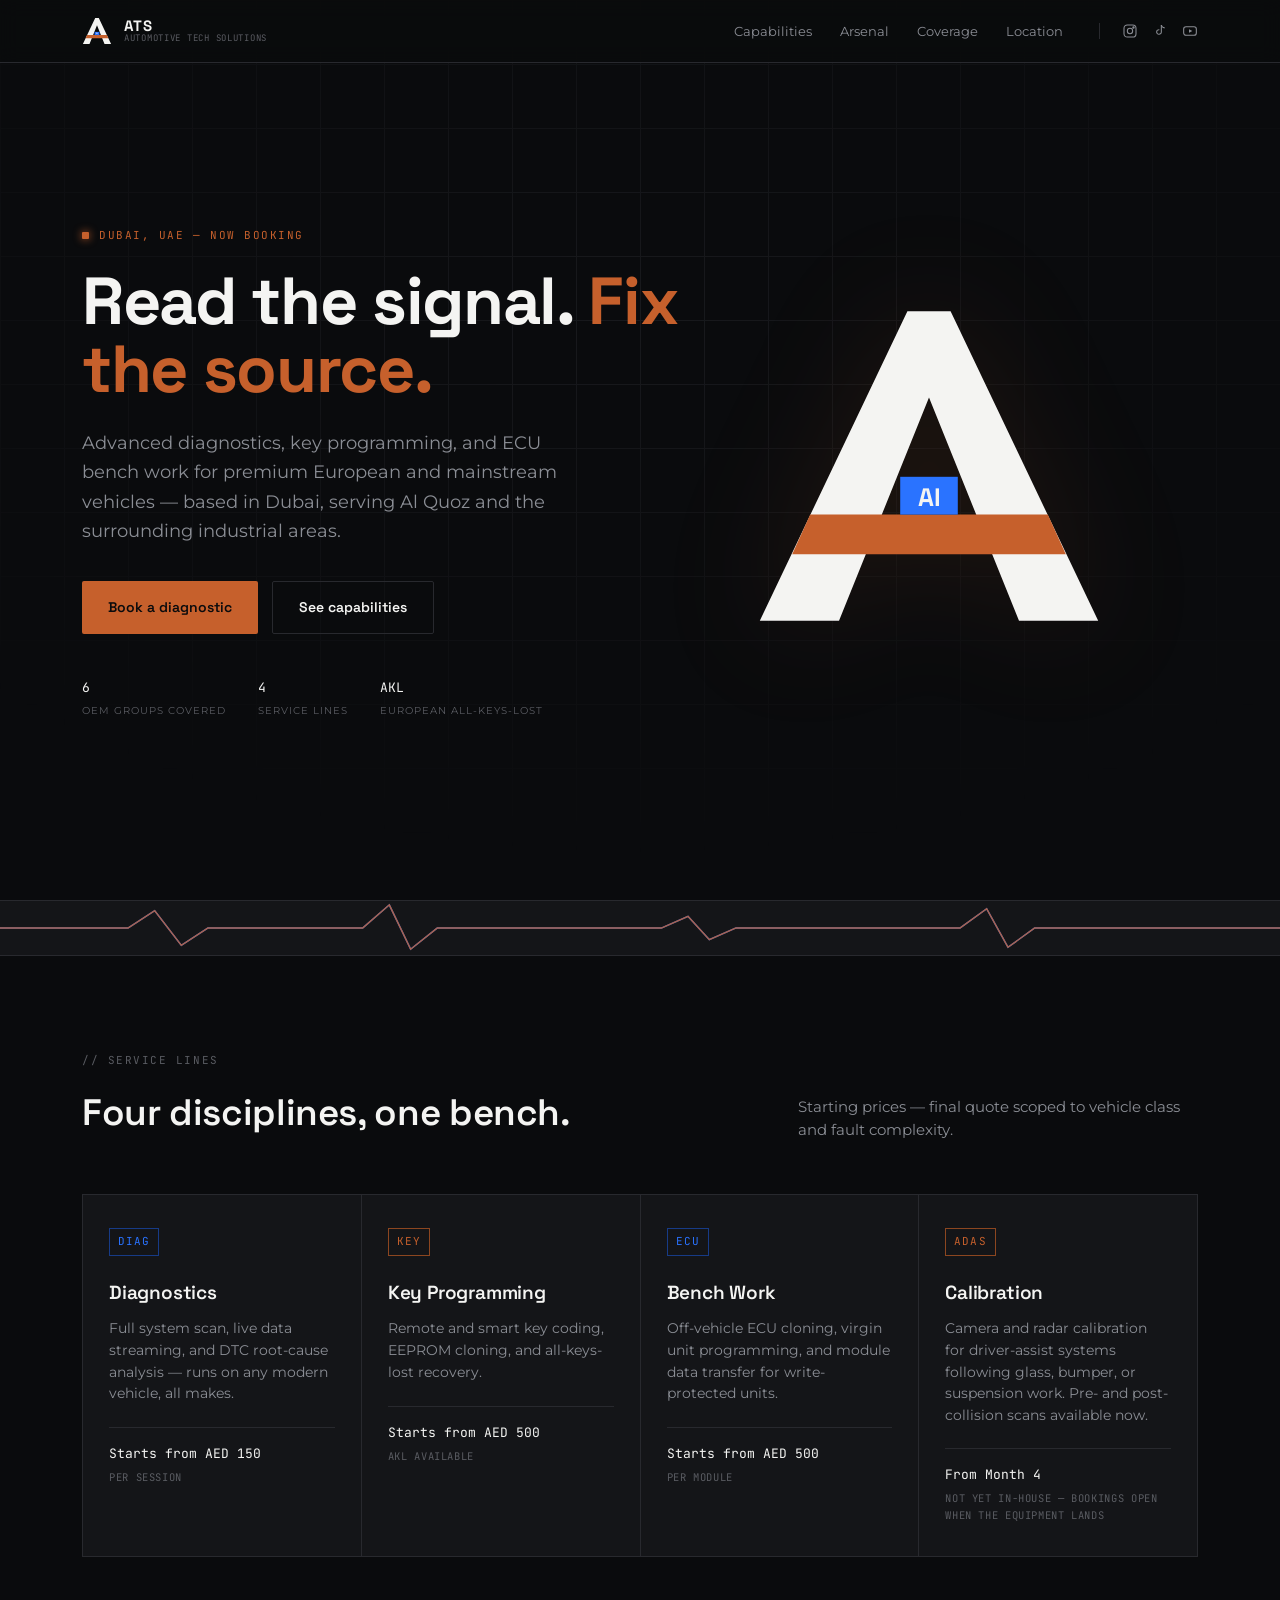
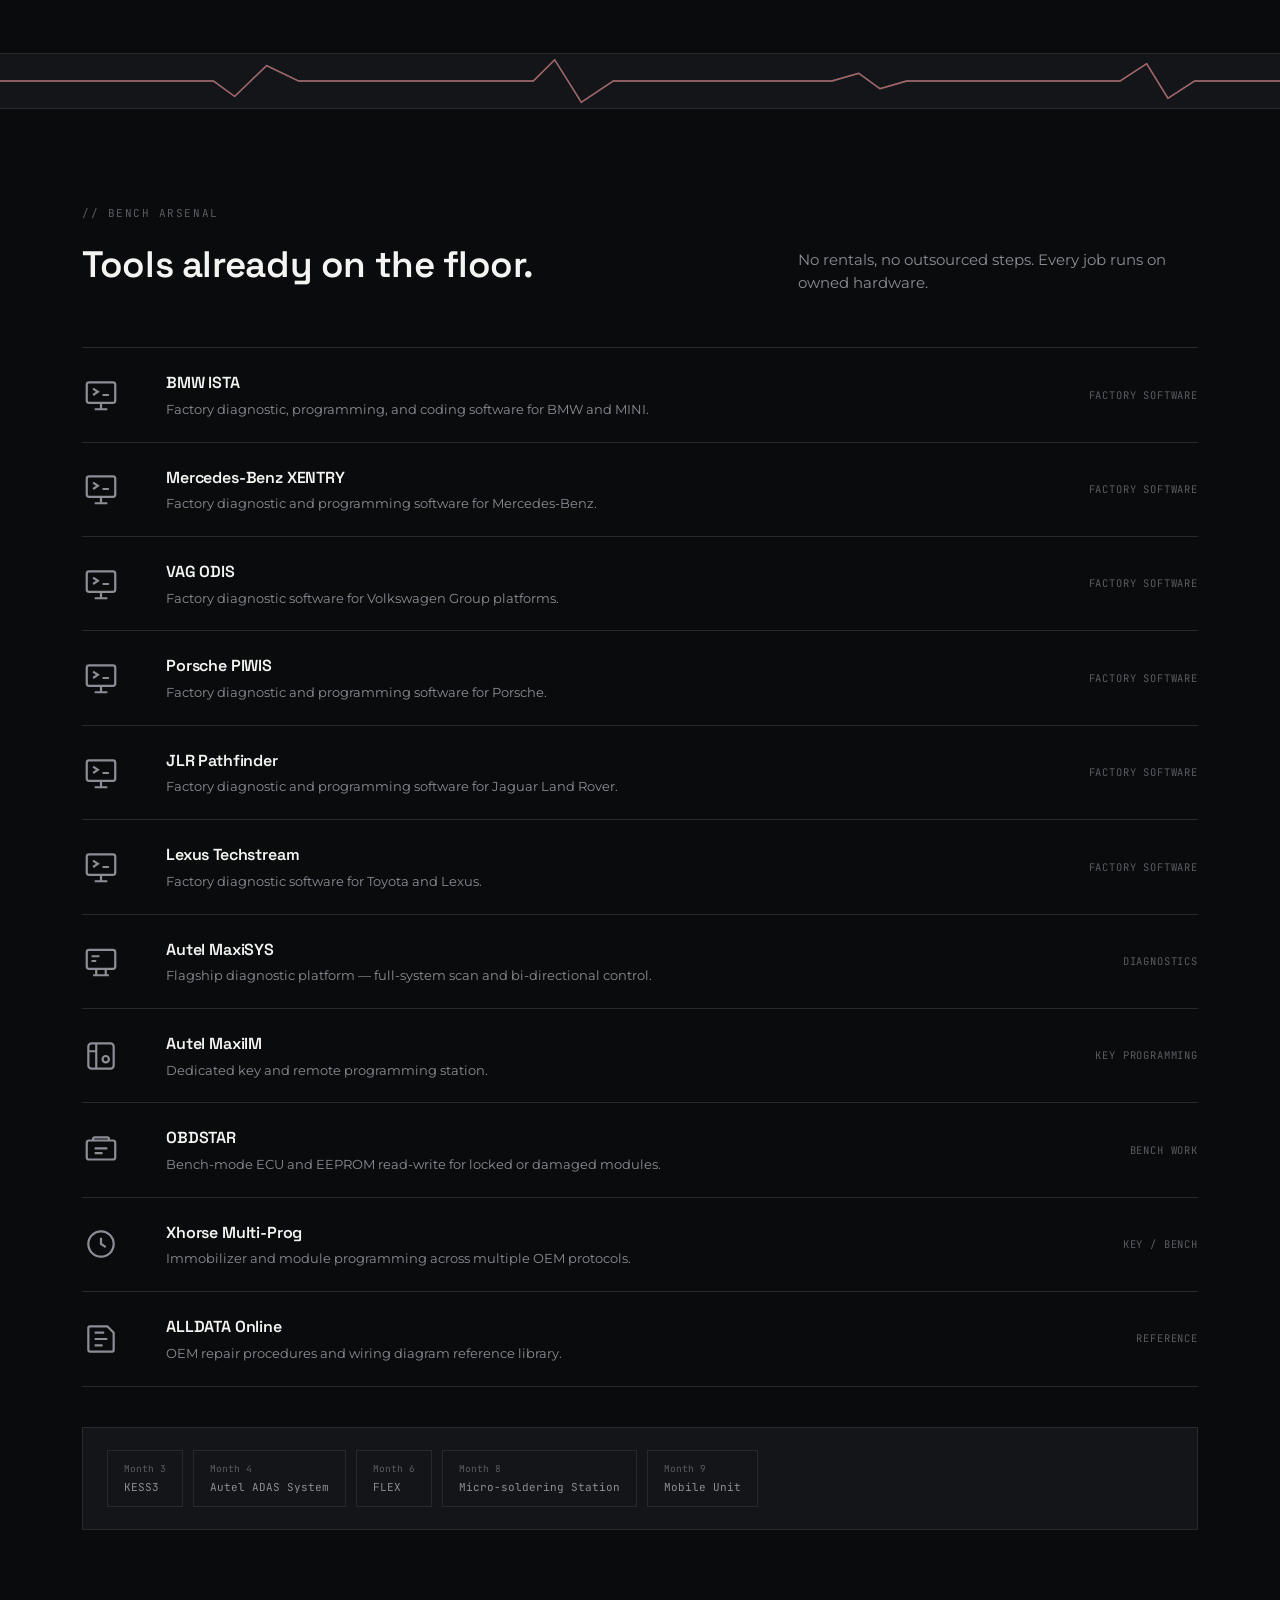
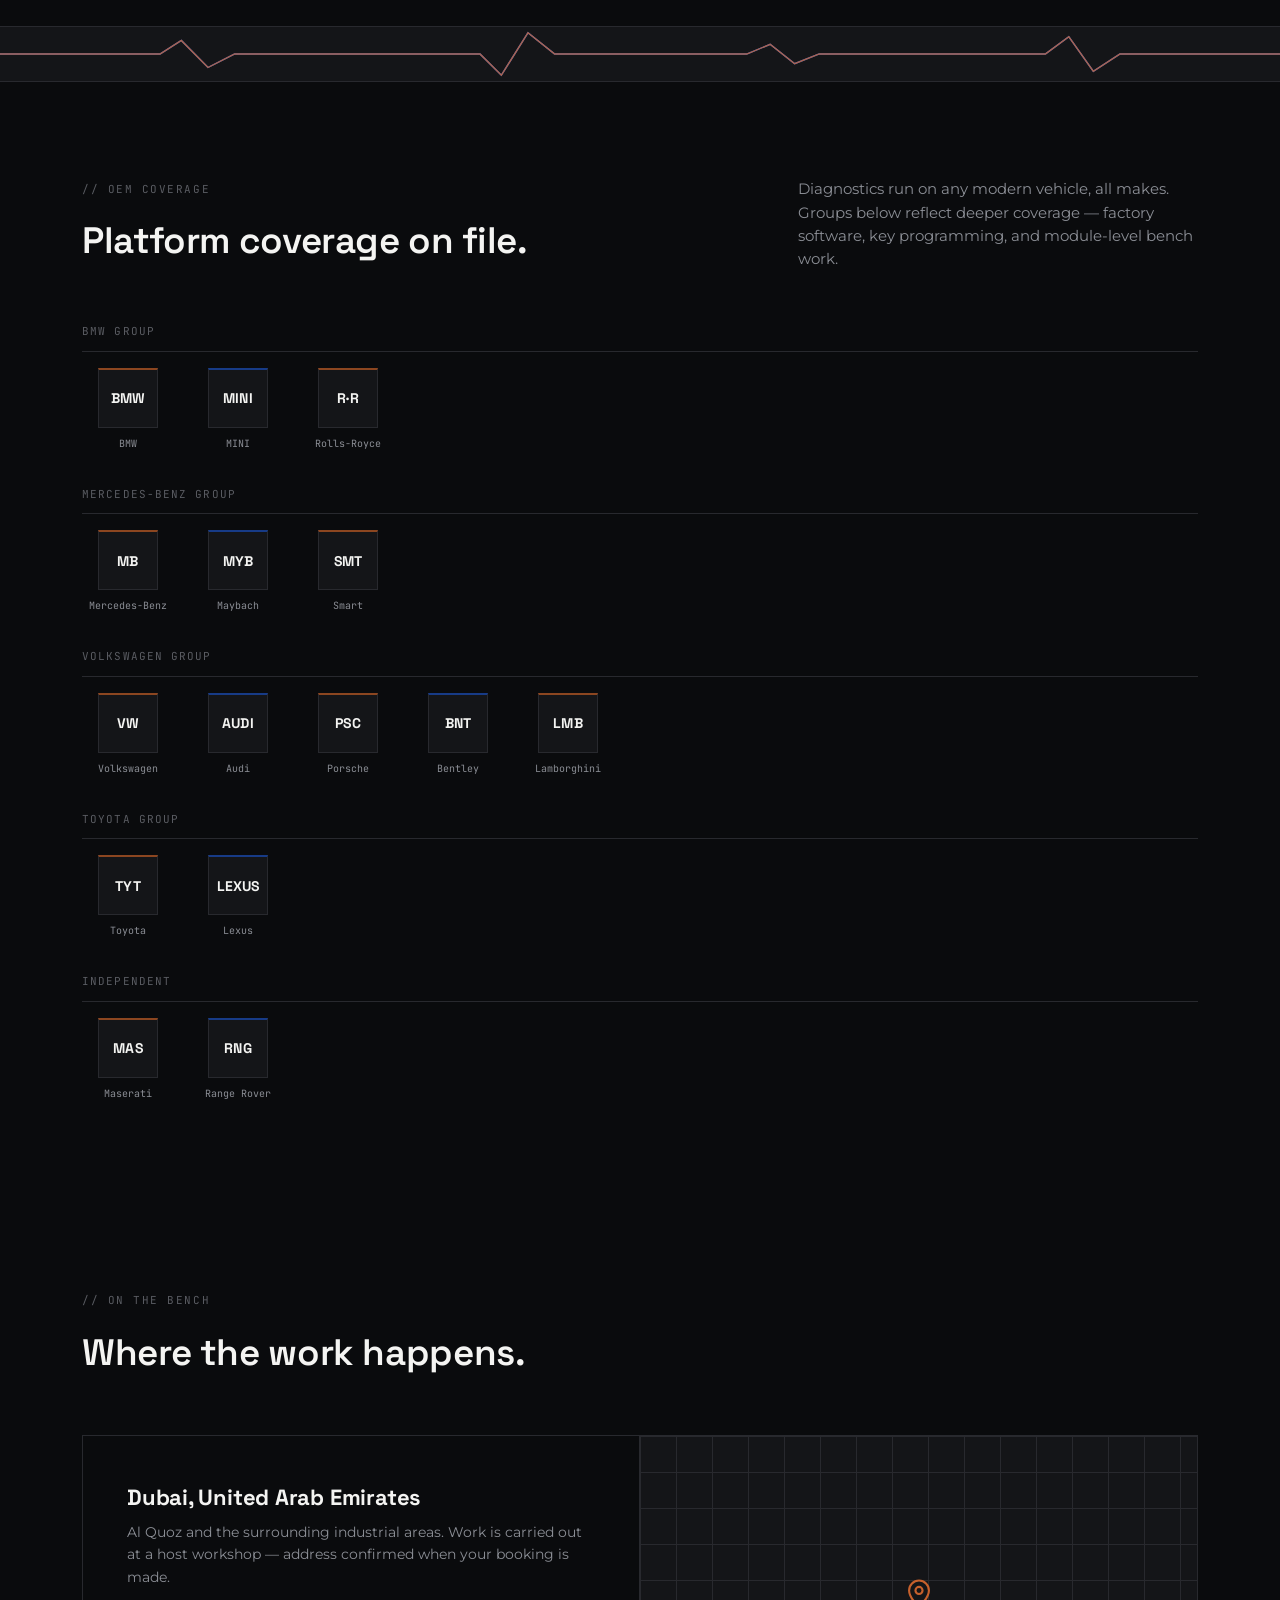
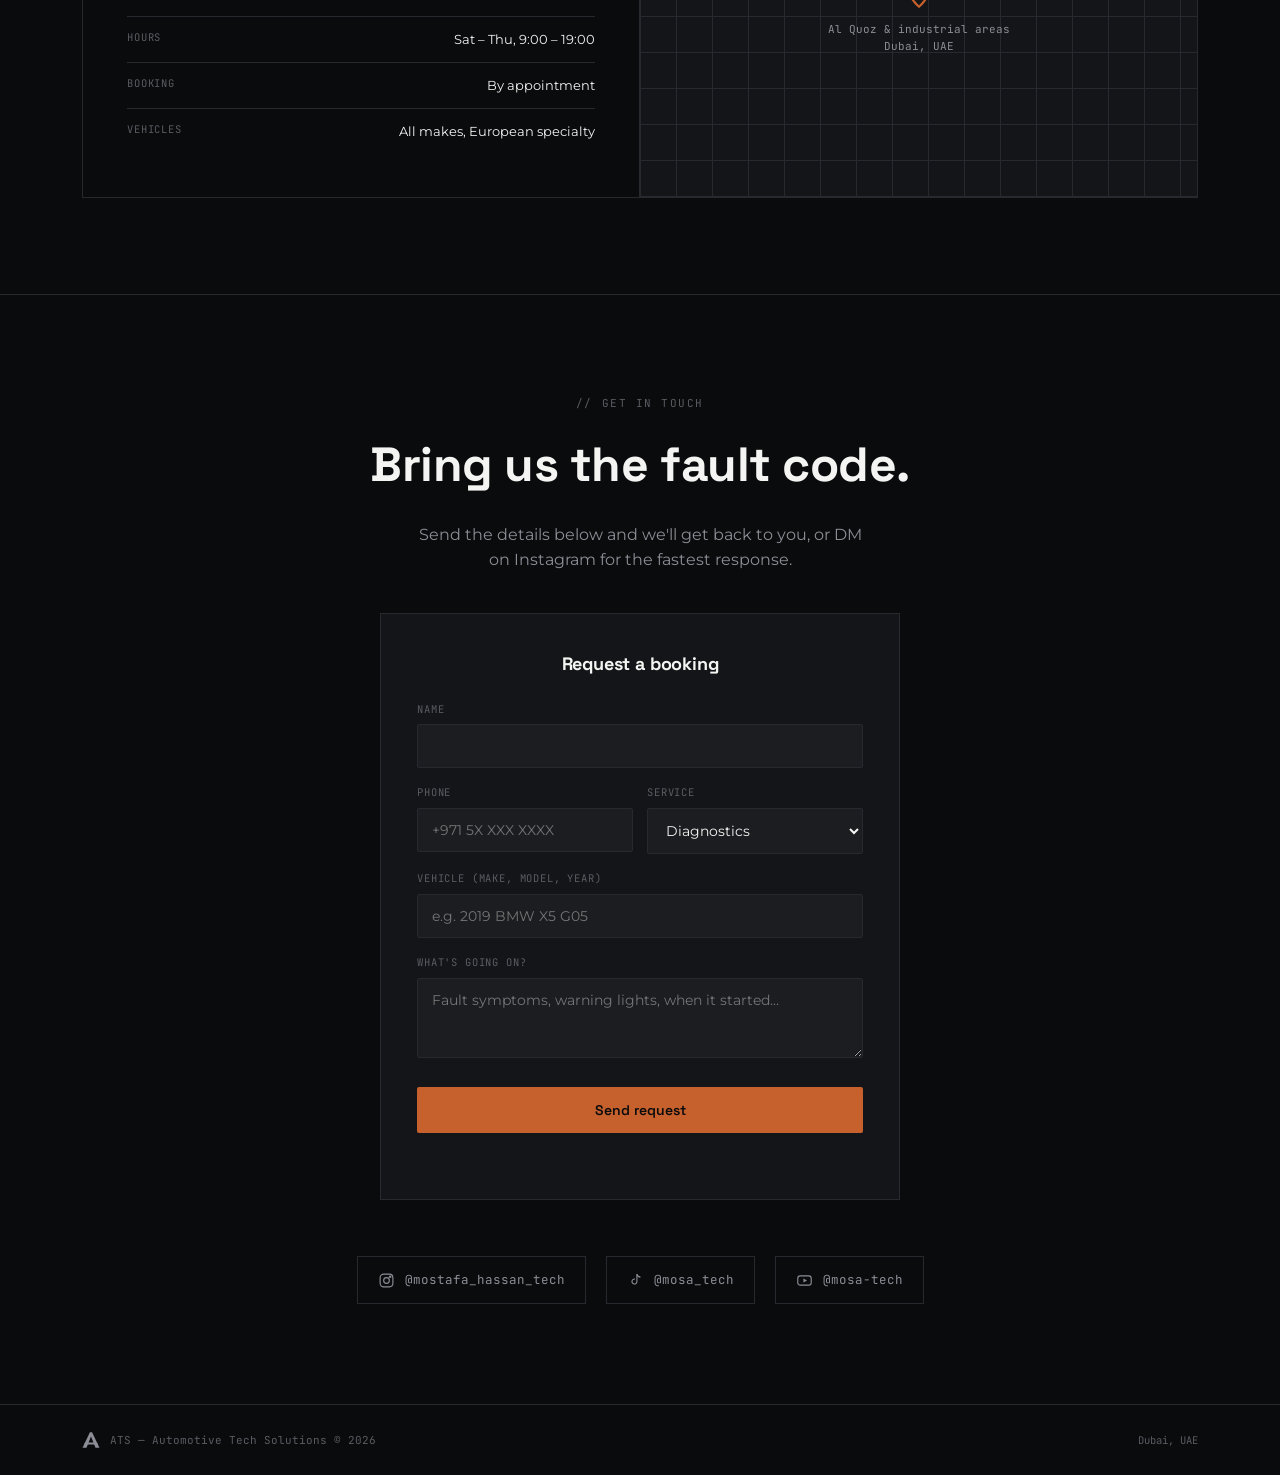
==== commit 96d1f77b: "Move the site to Dubai and stop offering ADAS ATS relocated from Sharjah on 2026-09-22. The page nam" ====
--- a/index.html
+++ b/index.html
@@ -4,7 +4,7 @@
 <meta charset="UTF-8">
 <meta name="viewport" content="width=device-width, initial-scale=1.0">
 <title>ATS — Automotive Tech Solutions</title>
-<meta name="description" content="Advanced diagnostics, key programming, ECU bench work and ADAS calibration. Sharjah, UAE.">
+<meta name="description" content="Advanced diagnostics, key programming and ECU bench work for European and mainstream vehicles. Dubai, UAE.">
 <link rel="preconnect" href="https://fonts.googleapis.com">
 <link rel="preconnect" href="https://fonts.gstatic.com" crossorigin>
 <link href="https://fonts.googleapis.com/css2?family=Space+Grotesk:wght@500;600;700&family=Montserrat:wght@400;500;600&family=JetBrains+Mono:wght@400;500;600&display=swap" rel="stylesheet">
@@ -327,9 +327,9 @@
   <div class="hero-grid"></div>
   <div class="wrap hero-inner">
     <div>
-      <span class="eyebrow">Sharjah, UAE — Now Booking</span>
+      <span class="eyebrow">Dubai, UAE — Now Booking</span>
       <h1>Read the signal. <em>Fix the source.</em></h1>
-      <p class="lede">Advanced diagnostics, key programming, and ECU bench work for premium European and mainstream vehicles — run out of Al Nokhba Al Zahbia workshop, Sharjah.</p>
+      <p class="lede">Advanced diagnostics, key programming, and ECU bench work for premium European and mainstream vehicles — based in Dubai, serving Al Quoz and the surrounding industrial areas.</p>
       <div class="hero-actions">
         <a href="#contact" class="btn btn-primary">Book a diagnostic</a>
         <a href="#capabilities" class="btn btn-outline">See capabilities</a>
@@ -389,8 +389,8 @@
       <div class="cap-card accent-orange">
         <span class="cap-code">ADAS</span>
         <h3>Calibration</h3>
-        <p>Camera and radar calibration for driver-assist systems following glass, bumper, or suspension work.</p>
-        <div class="cap-price">Starts from AED 500<span class="note">Phase 2 — launching soon</span></div>
+        <p>Camera and radar calibration for driver-assist systems following glass, bumper, or suspension work. Pre- and post-collision scans available now.</p>
+        <div class="cap-price">From Month 4<span class="note">Not yet in-house — bookings open when the equipment lands</span></div>
       </div>
     </div>
   </div>
@@ -551,8 +551,8 @@
     </div>
     <div class="loc-grid">
       <div class="loc-info">
-        <h3>Al Nokhba Al Zahbia Workshop</h3>
-        <p class="addr">Saqr Industrial Area (Sagaa), Sharjah, United Arab Emirates</p>
+        <h3>Dubai, United Arab Emirates</h3>
+        <p class="addr">Al Quoz and the surrounding industrial areas. Work is carried out at a host workshop — address confirmed when your booking is made.</p>
         <div class="loc-row"><span class="k">Hours</span><span>Sat – Thu, 9:00 – 19:00</span></div>
         <div class="loc-row"><span class="k">Booking</span><span>By appointment</span></div>
         <div class="loc-row"><span class="k">Vehicles</span><span>All makes, European specialty</span></div>
@@ -560,7 +560,7 @@
       <div class="loc-map">
         <div class="loc-pin">
           <svg viewBox="0 0 24 24" fill="none" stroke="currentColor" stroke-width="1.5"><path d="M12 21s7-6.1 7-11.5A7 7 0 0 0 5 9.5C5 14.9 12 21 12 21z"/><circle cx="12" cy="9.5" r="2.5"/></svg>
-          <span>Saqr / Sagaa Industrial Area<br>Sharjah, UAE</span>
+          <span>Al Quoz &amp; industrial areas<br>Dubai, UAE</span>
         </div>
       </div>
     </div>
@@ -591,7 +591,6 @@
               <option value="DIAG">Diagnostics</option>
               <option value="KEY">Key Programming</option>
               <option value="ECU">Bench Work</option>
-              <option value="ADAS">ADAS Calibration</option>
               <option value="OTHER">Other / Not sure</option>
             </select>
           </div>
@@ -637,7 +636,7 @@
       <svg viewBox="0 0 200 200" aria-hidden="true"><path d="M88 14 L112 14 L194 186 L150 186 L100 62 L50 186 L6 186 Z" fill="#8B8E95"/><path d="M34 127 L166 127 L176 149 L24 149 Z" fill="#8B8E95"/></svg>
       <span>ATS — Automotive Tech Solutions © 2026</span>
     </div>
-    <span class="f-note">Sharjah, UAE</span>
+    <span class="f-note">Dubai, UAE</span>
   </div>
 </footer>
 
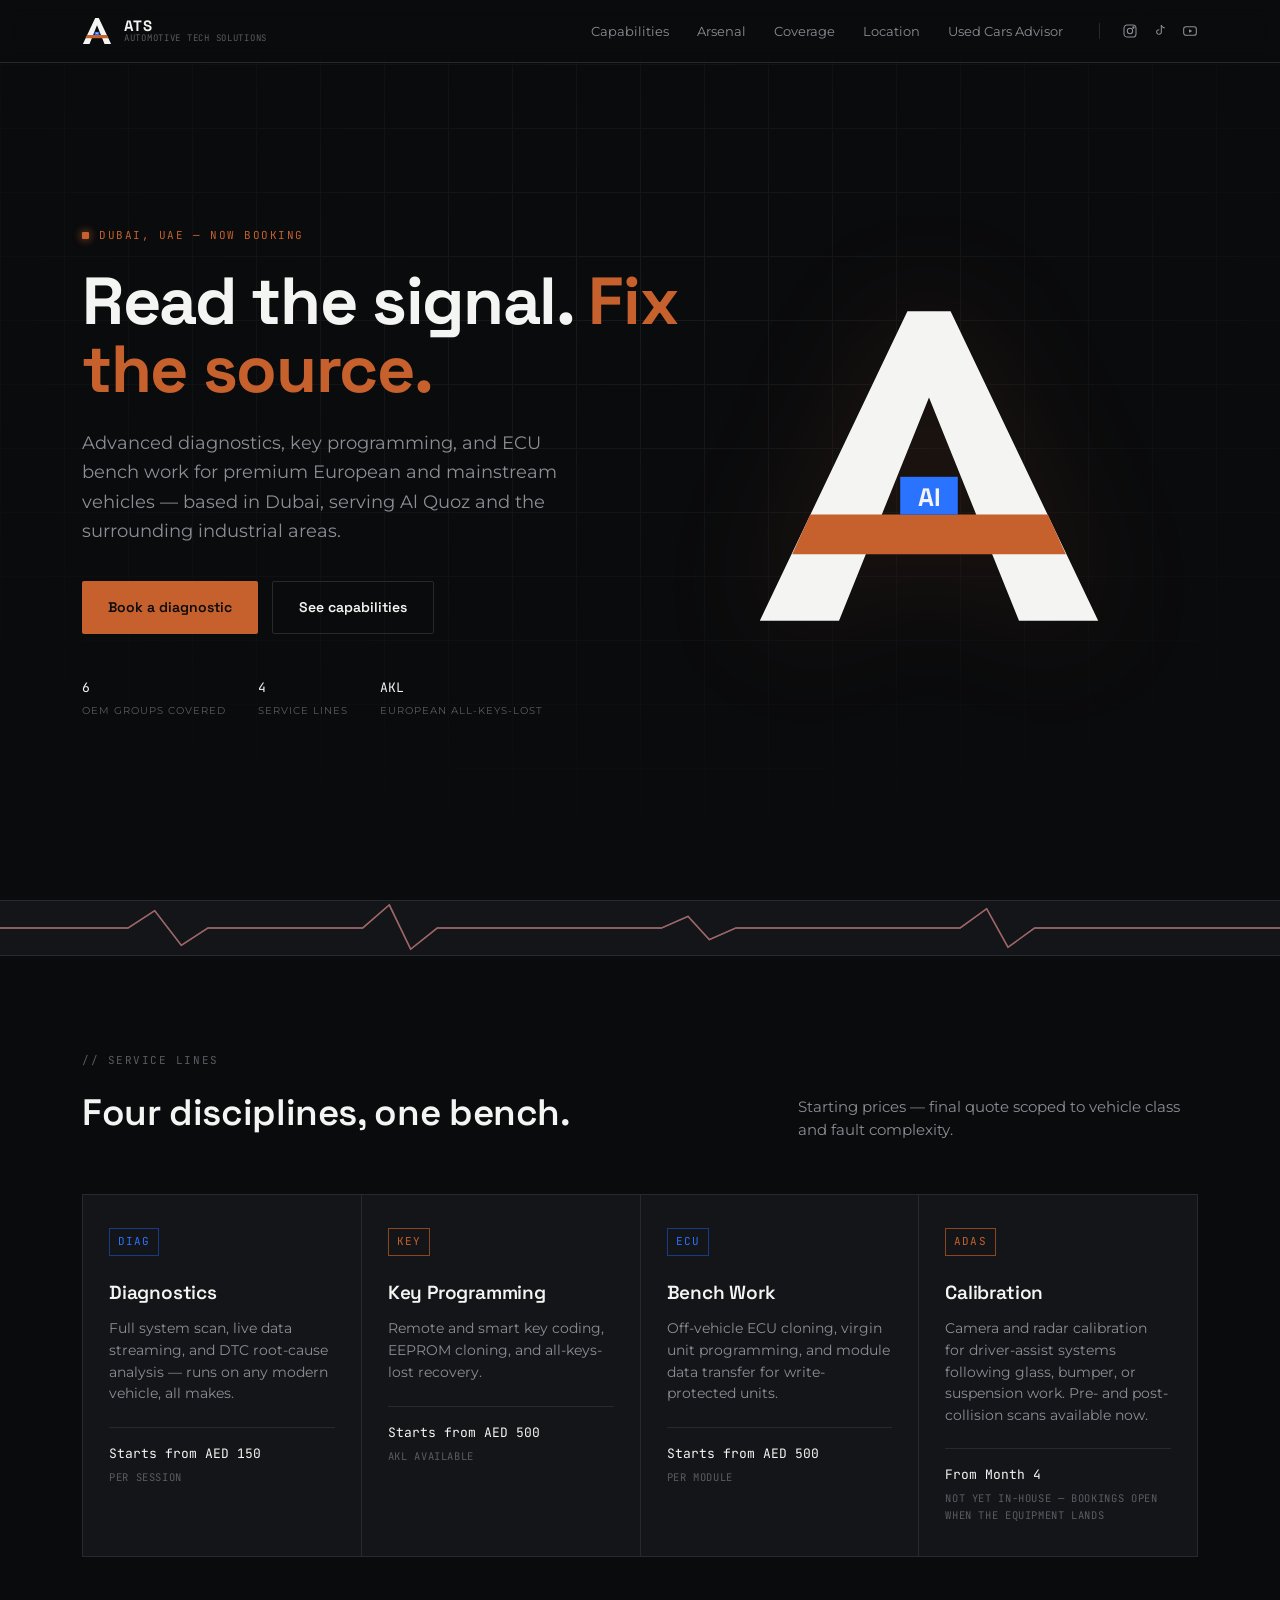
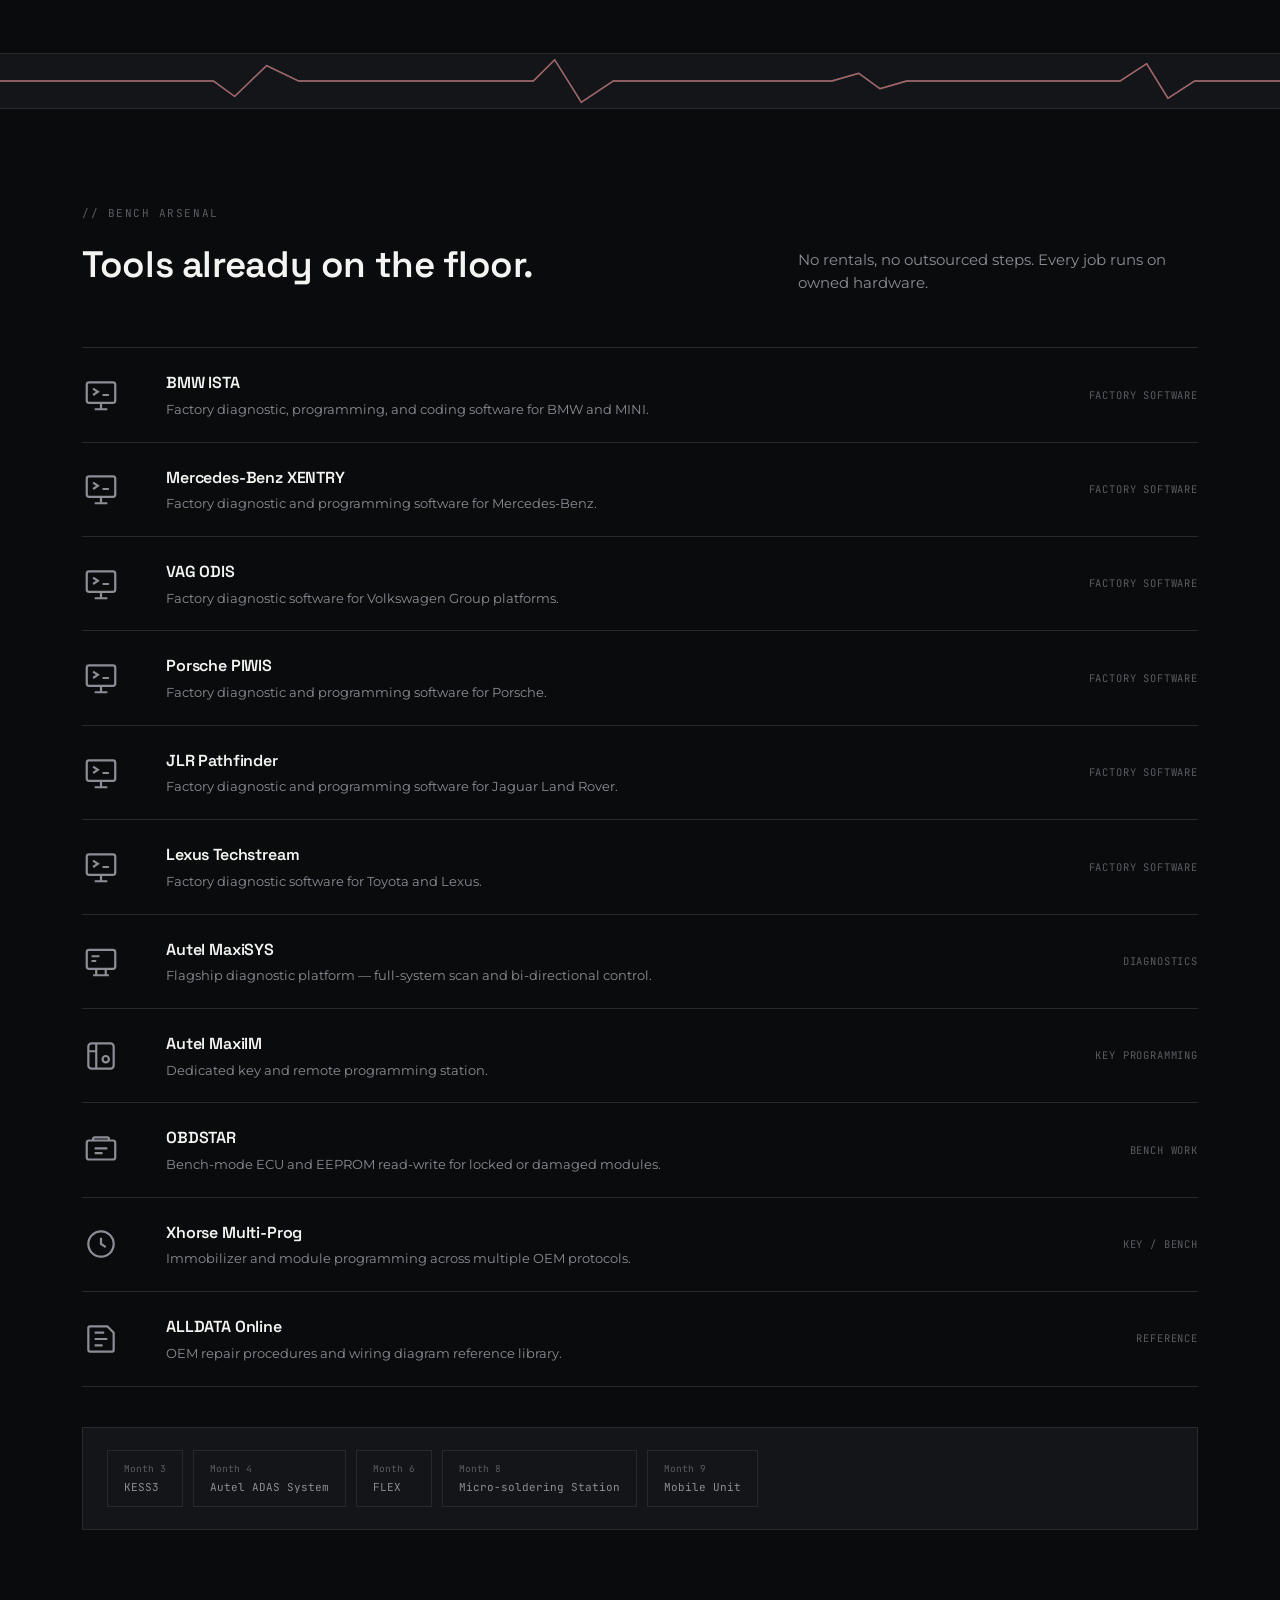
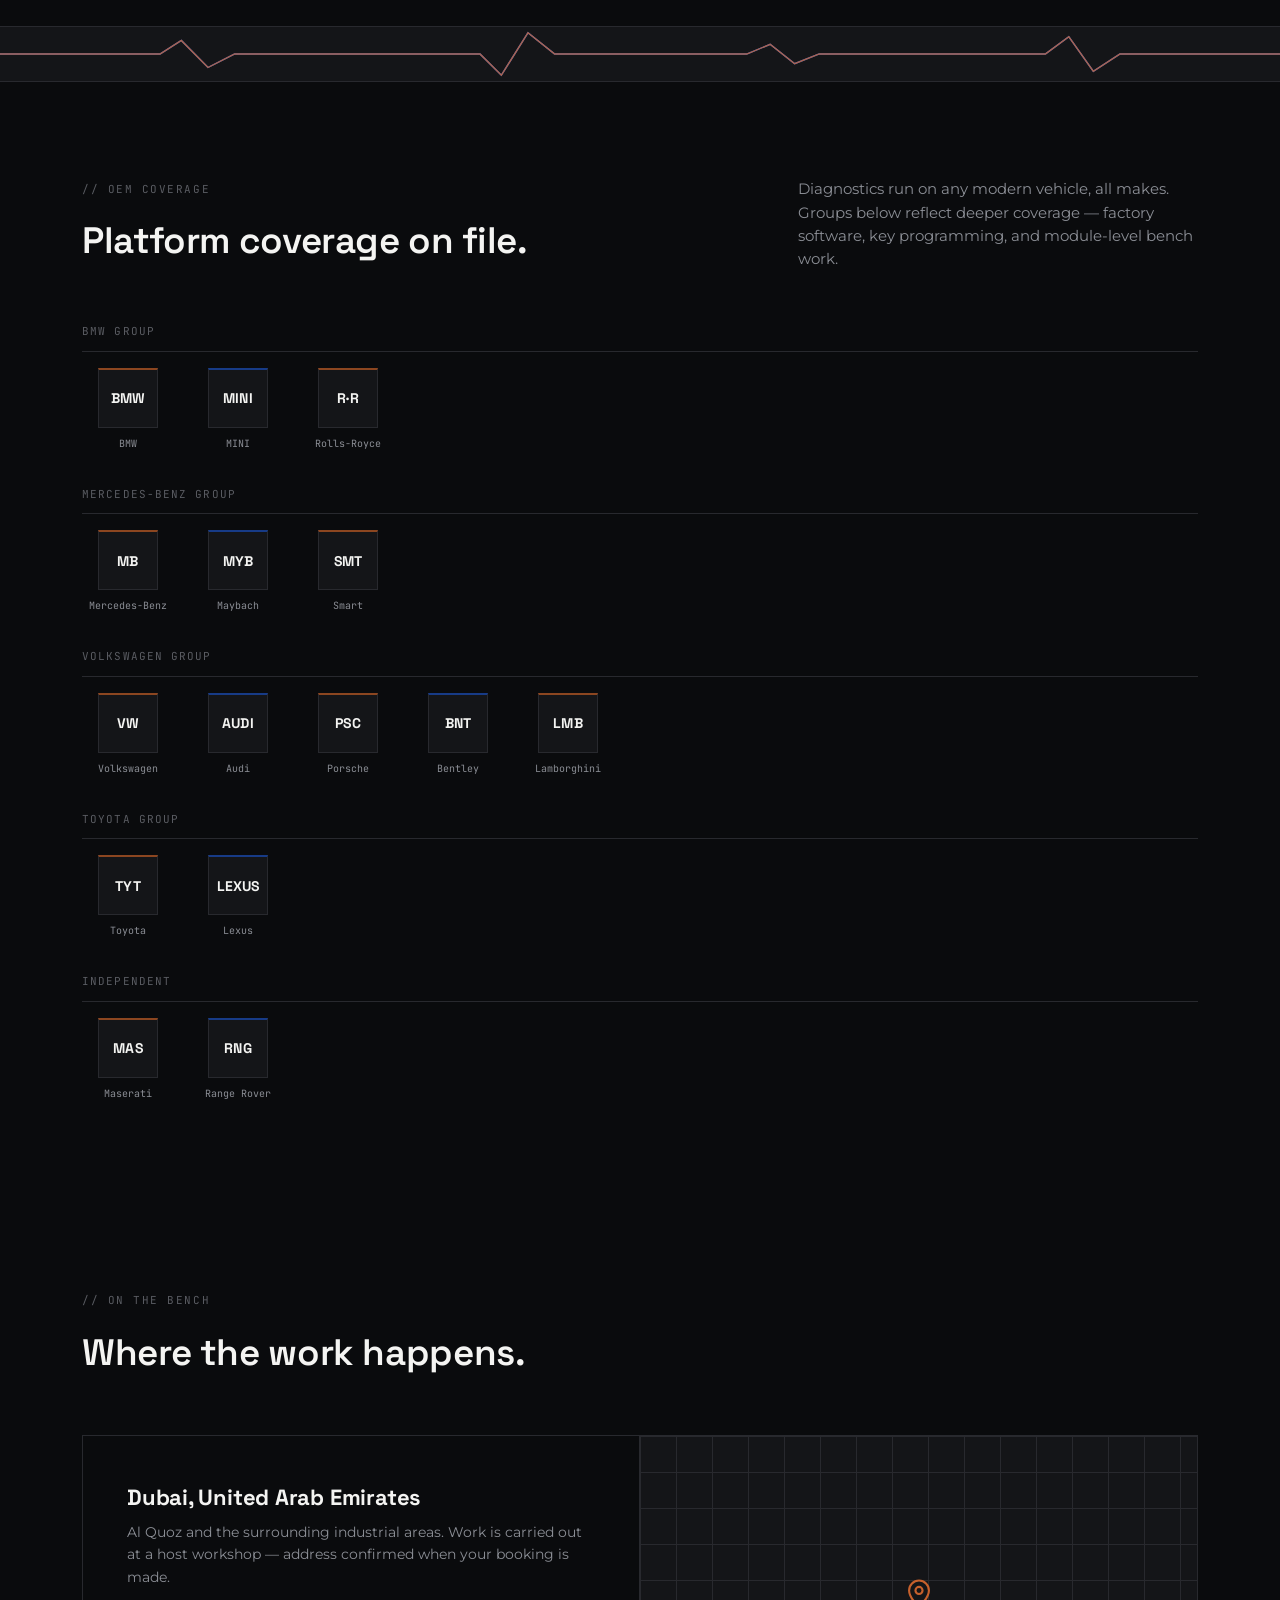
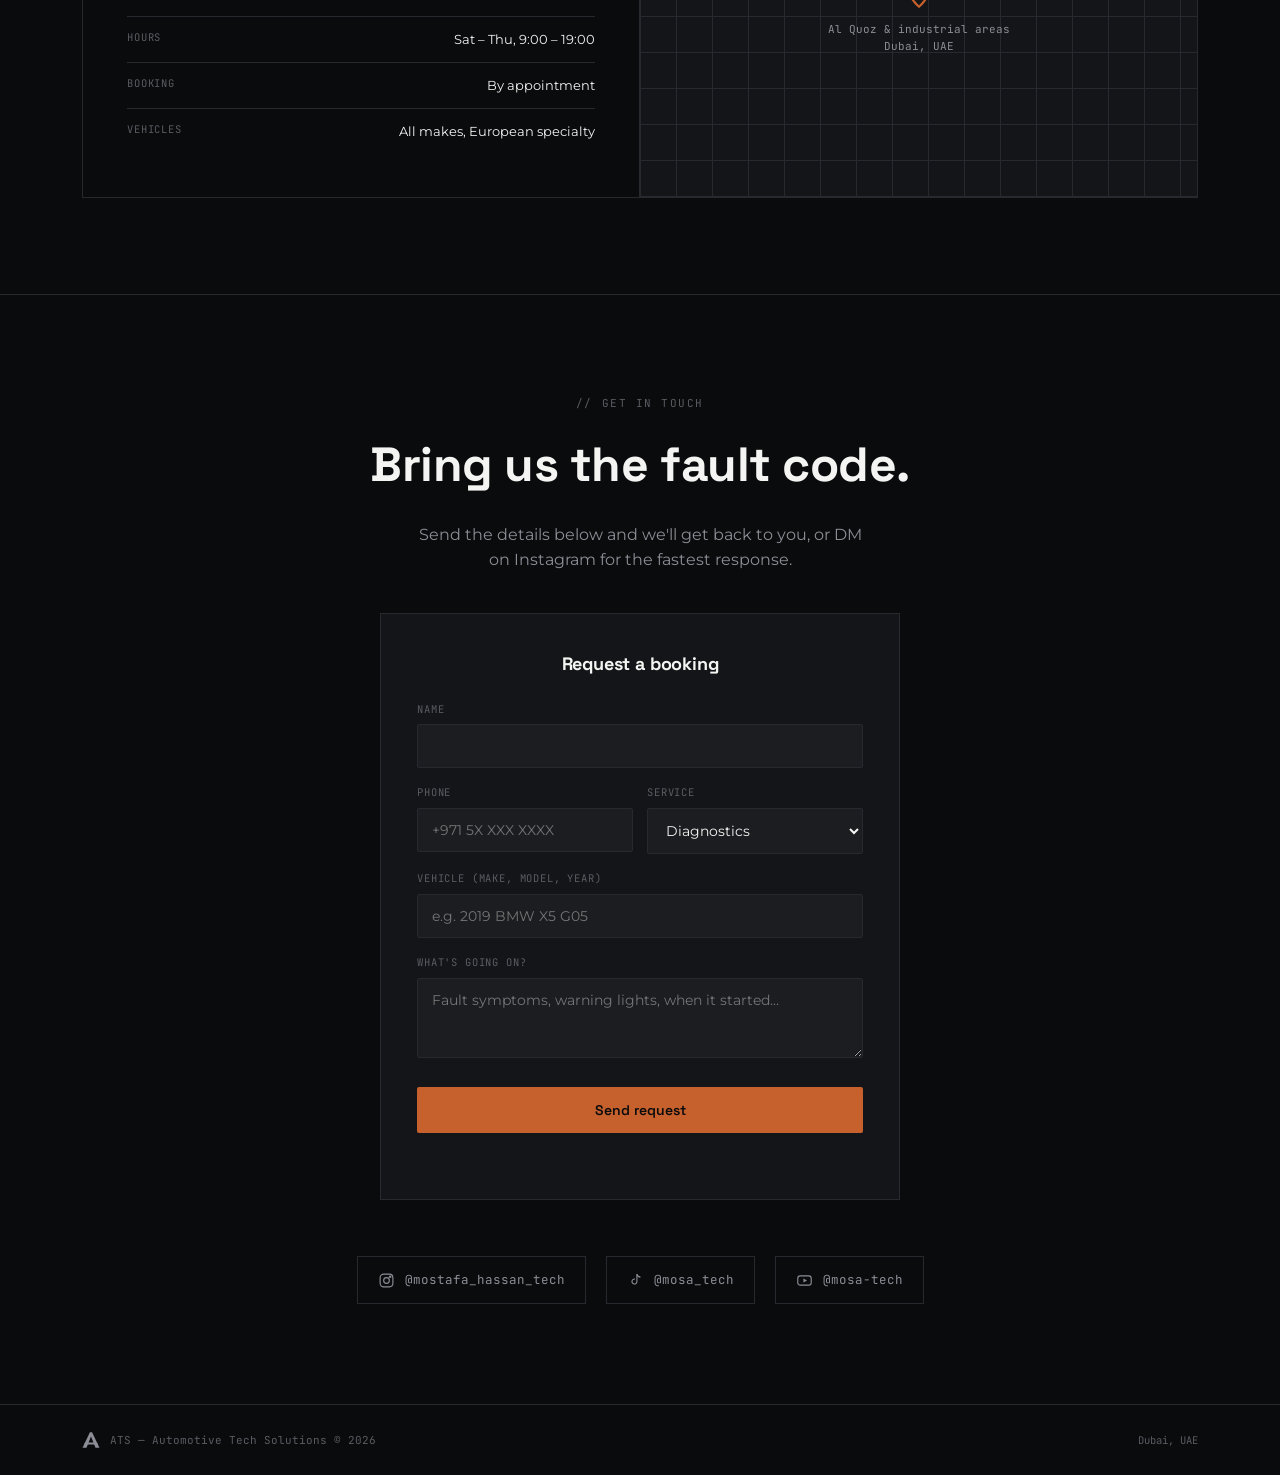
==== commit 8a7f5b54: "Add UAE Used Cars Advisor page Two-sided advisory tool for buyers and sellers, served off the same r" ====
--- a/index.html
+++ b/index.html
@@ -307,6 +307,7 @@
       <a href="#arsenal">Arsenal</a>
       <a href="#coverage">Coverage</a>
       <a href="#location">Location</a>
+      <a href="advisor.html">Used Cars Advisor</a>
       <div class="nav-social">
         <a href="https://www.instagram.com/mostafa_hassan_tech" target="_blank" rel="noopener" aria-label="Instagram">
           <svg viewBox="0 0 24 24" fill="none" stroke="currentColor" stroke-width="1.6"><rect x="3" y="3" width="18" height="18" rx="5"/><circle cx="12" cy="12" r="4"/><circle cx="17.2" cy="6.8" r="1"/></svg>
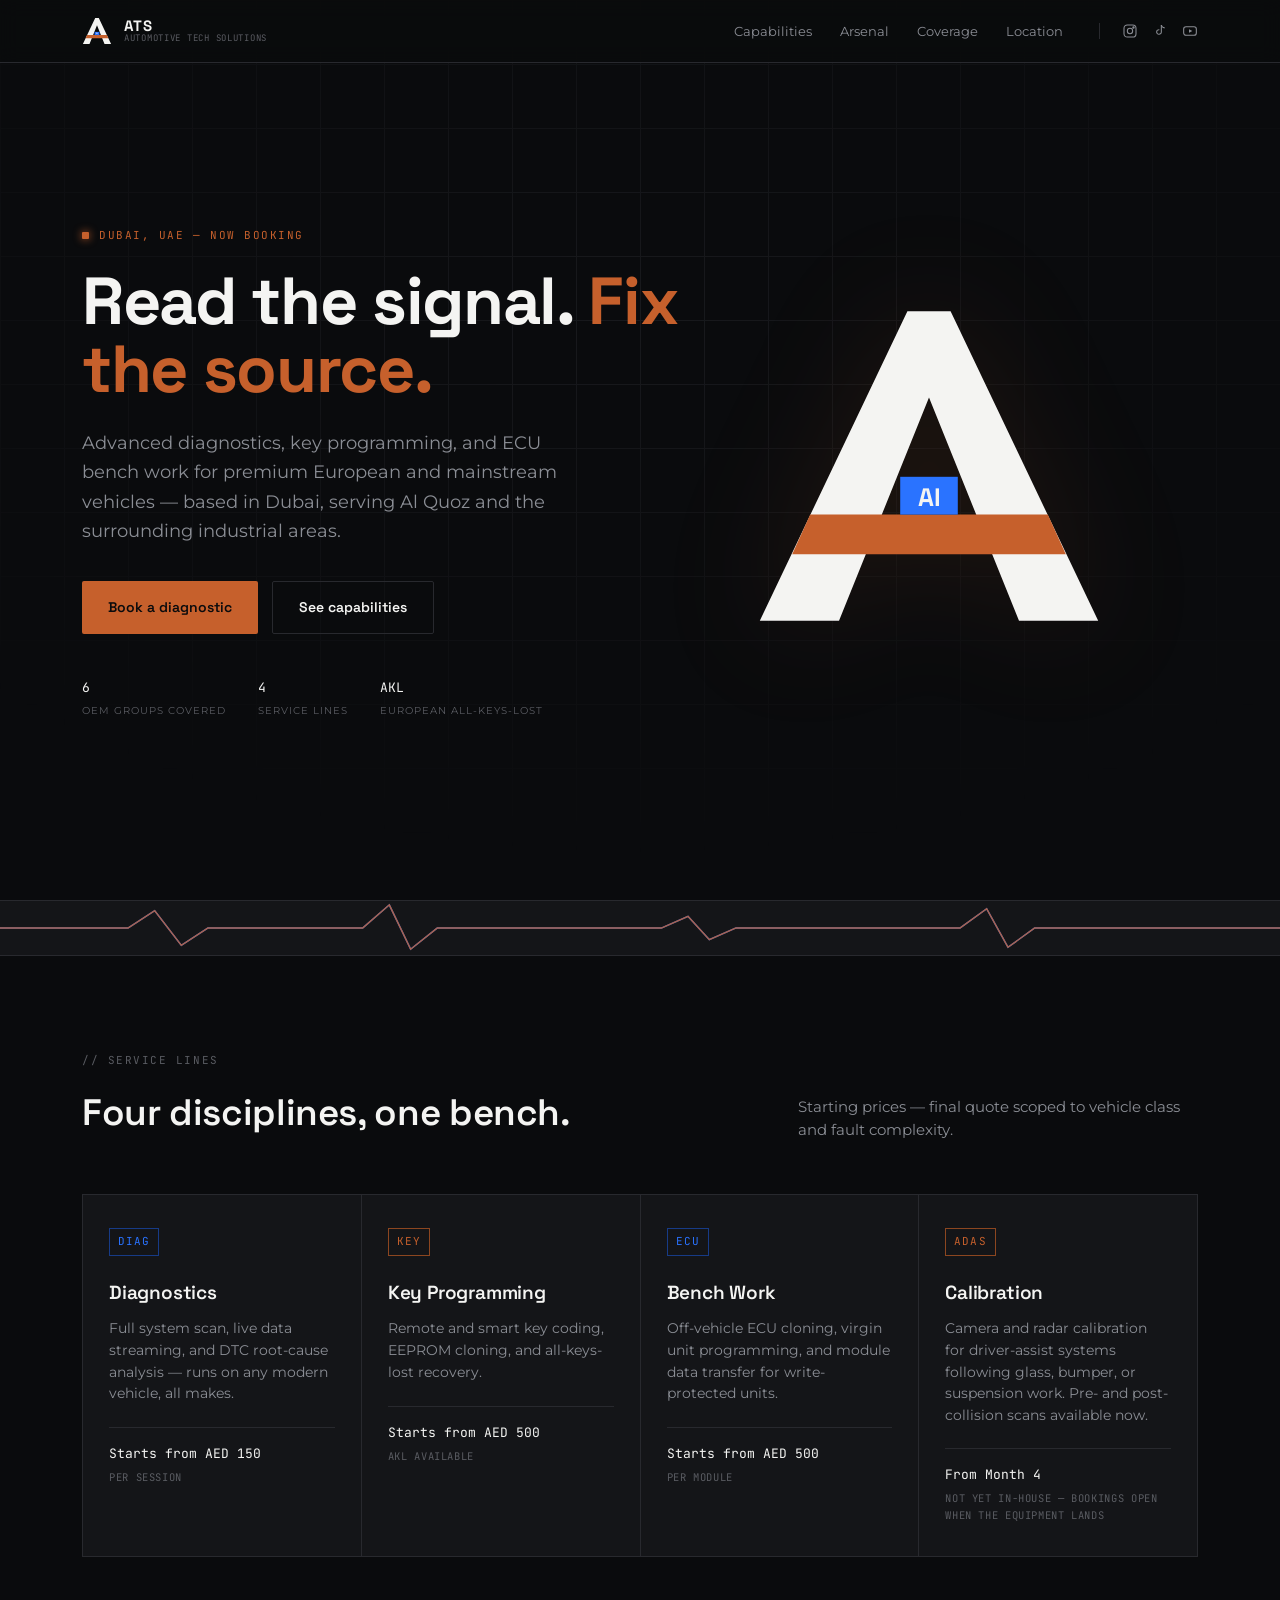
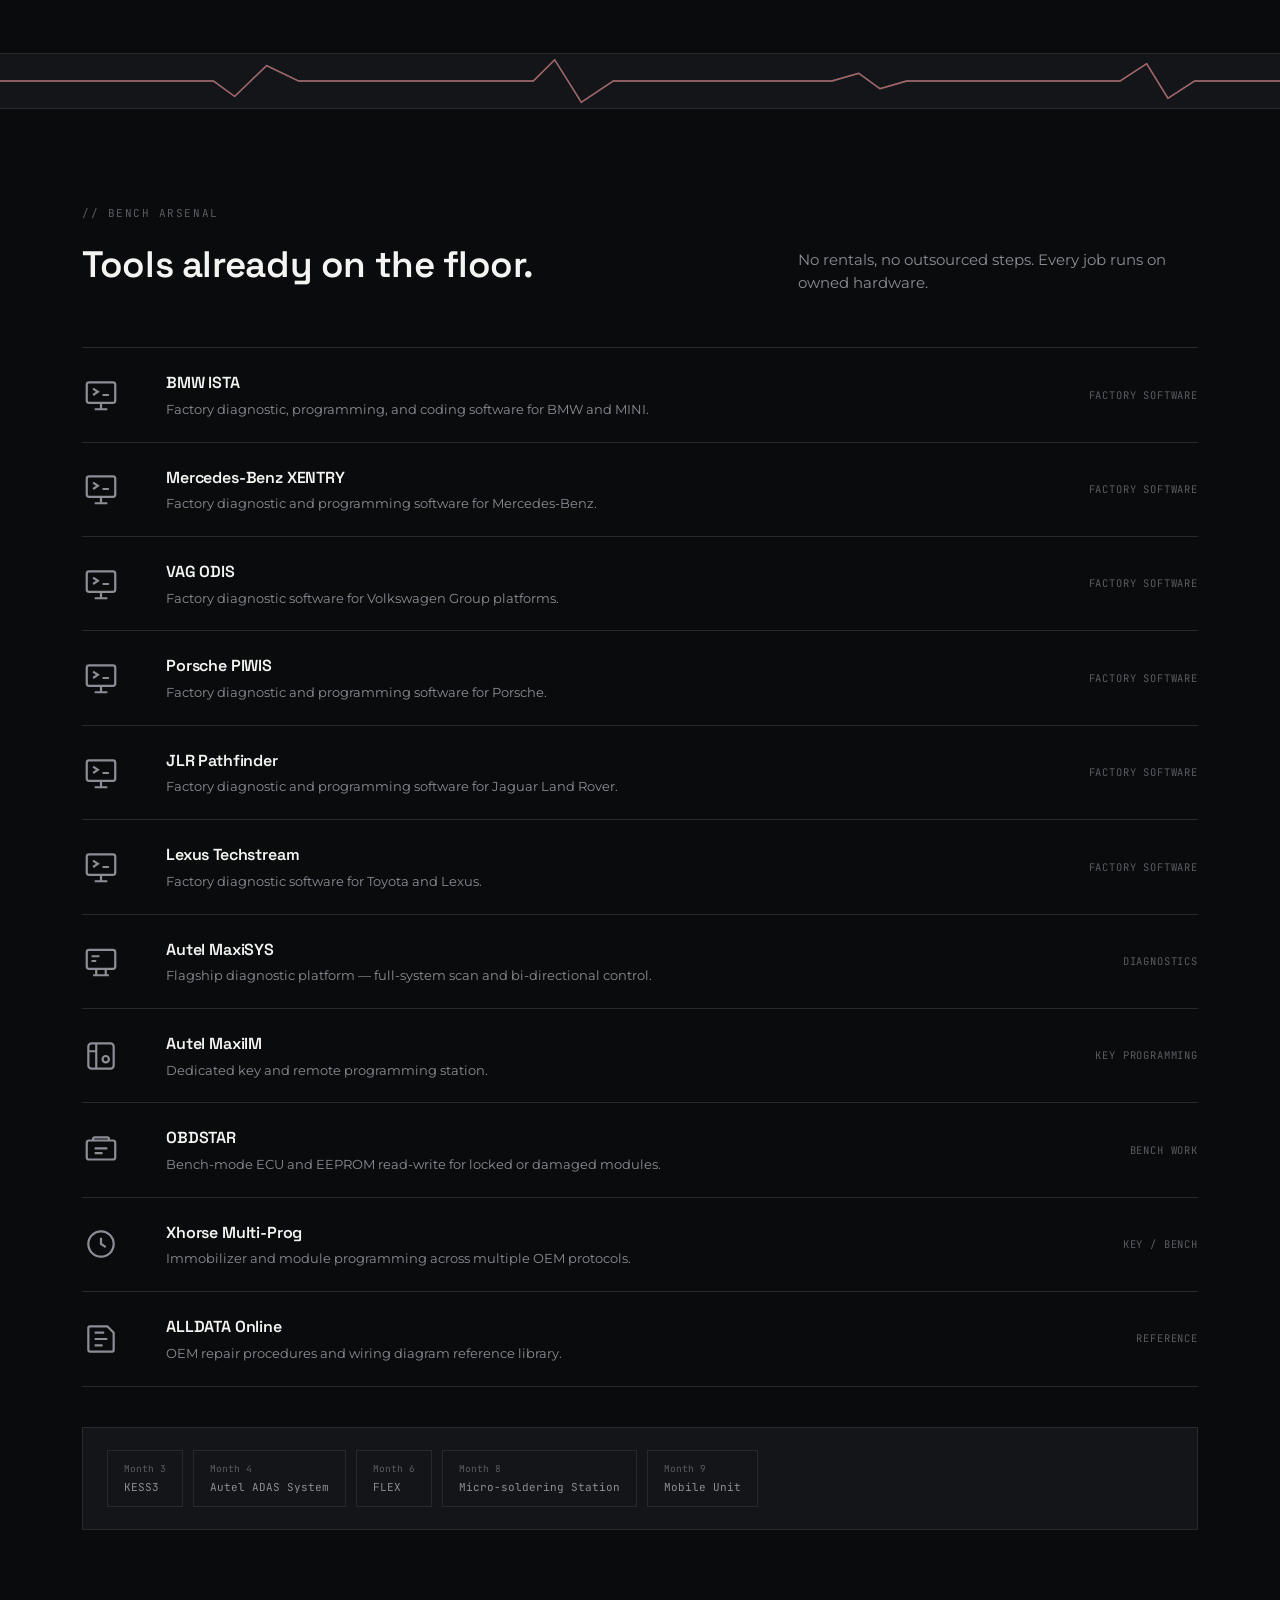
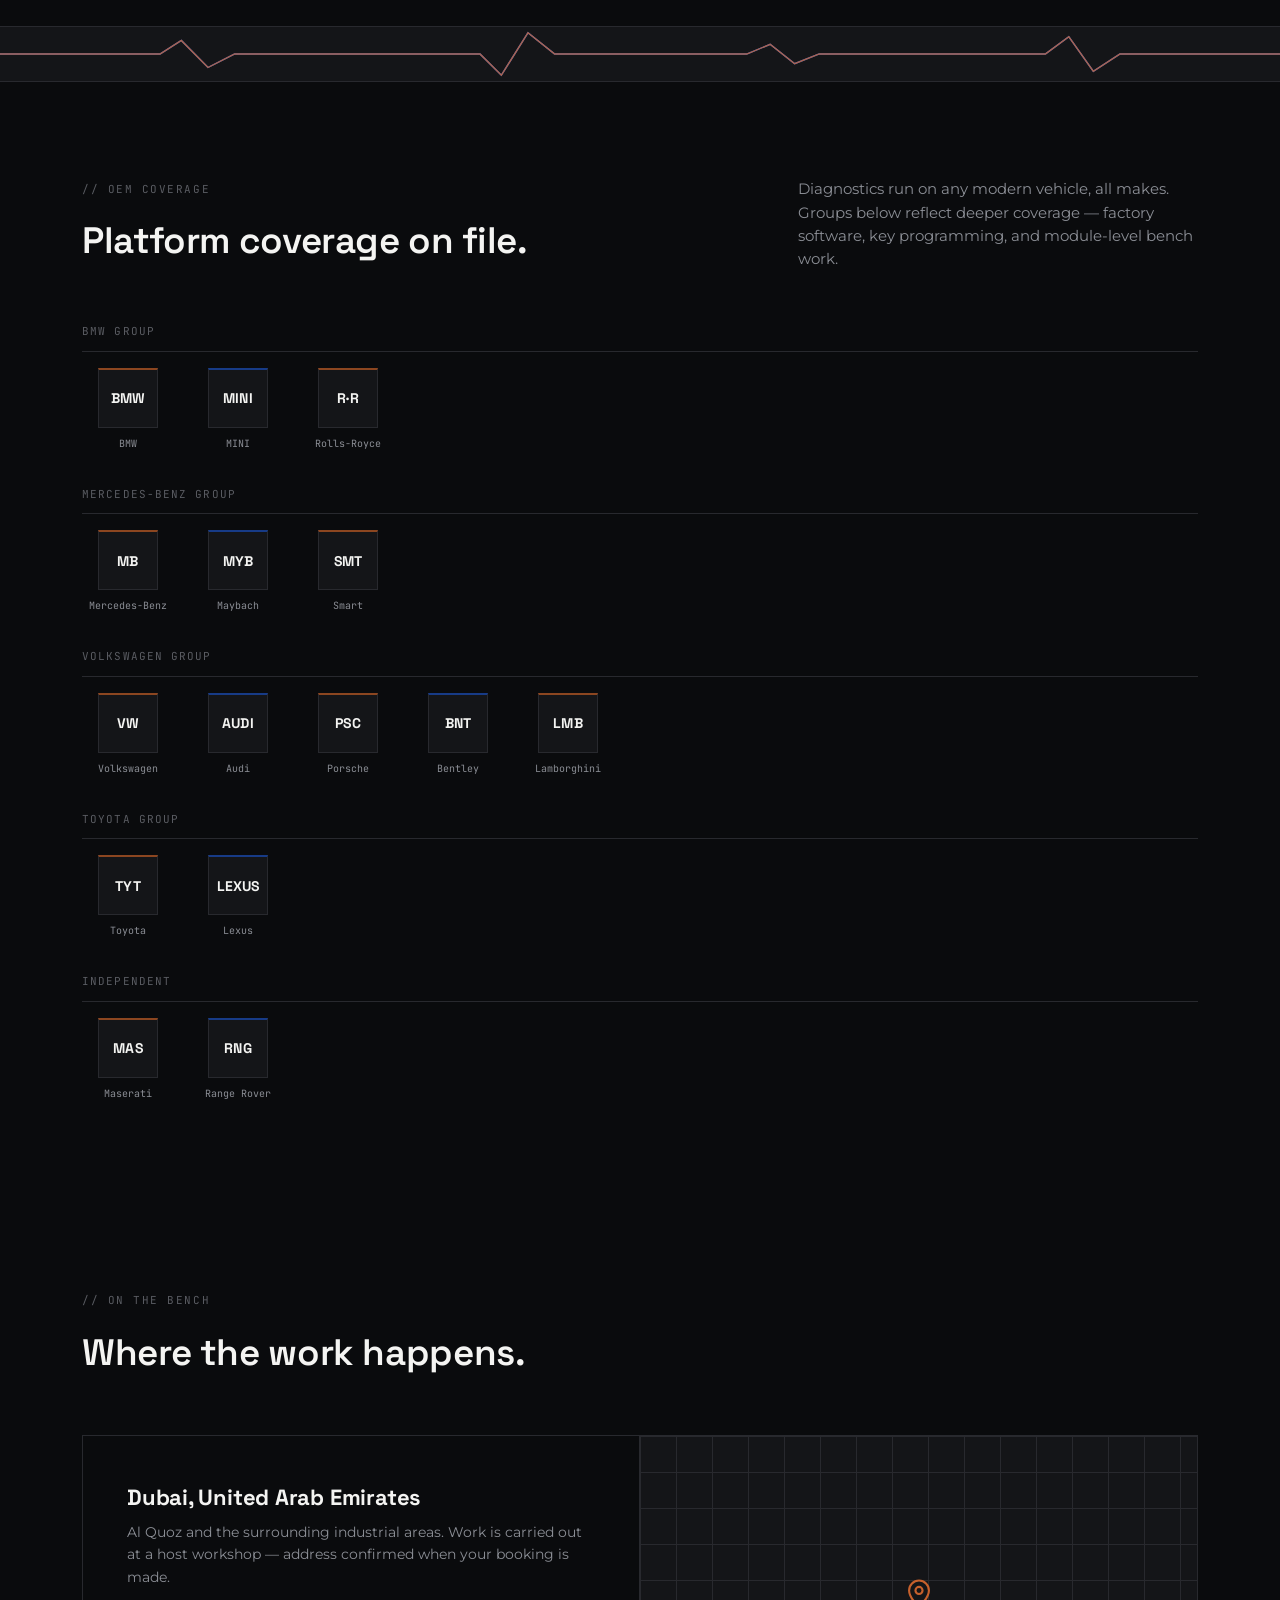
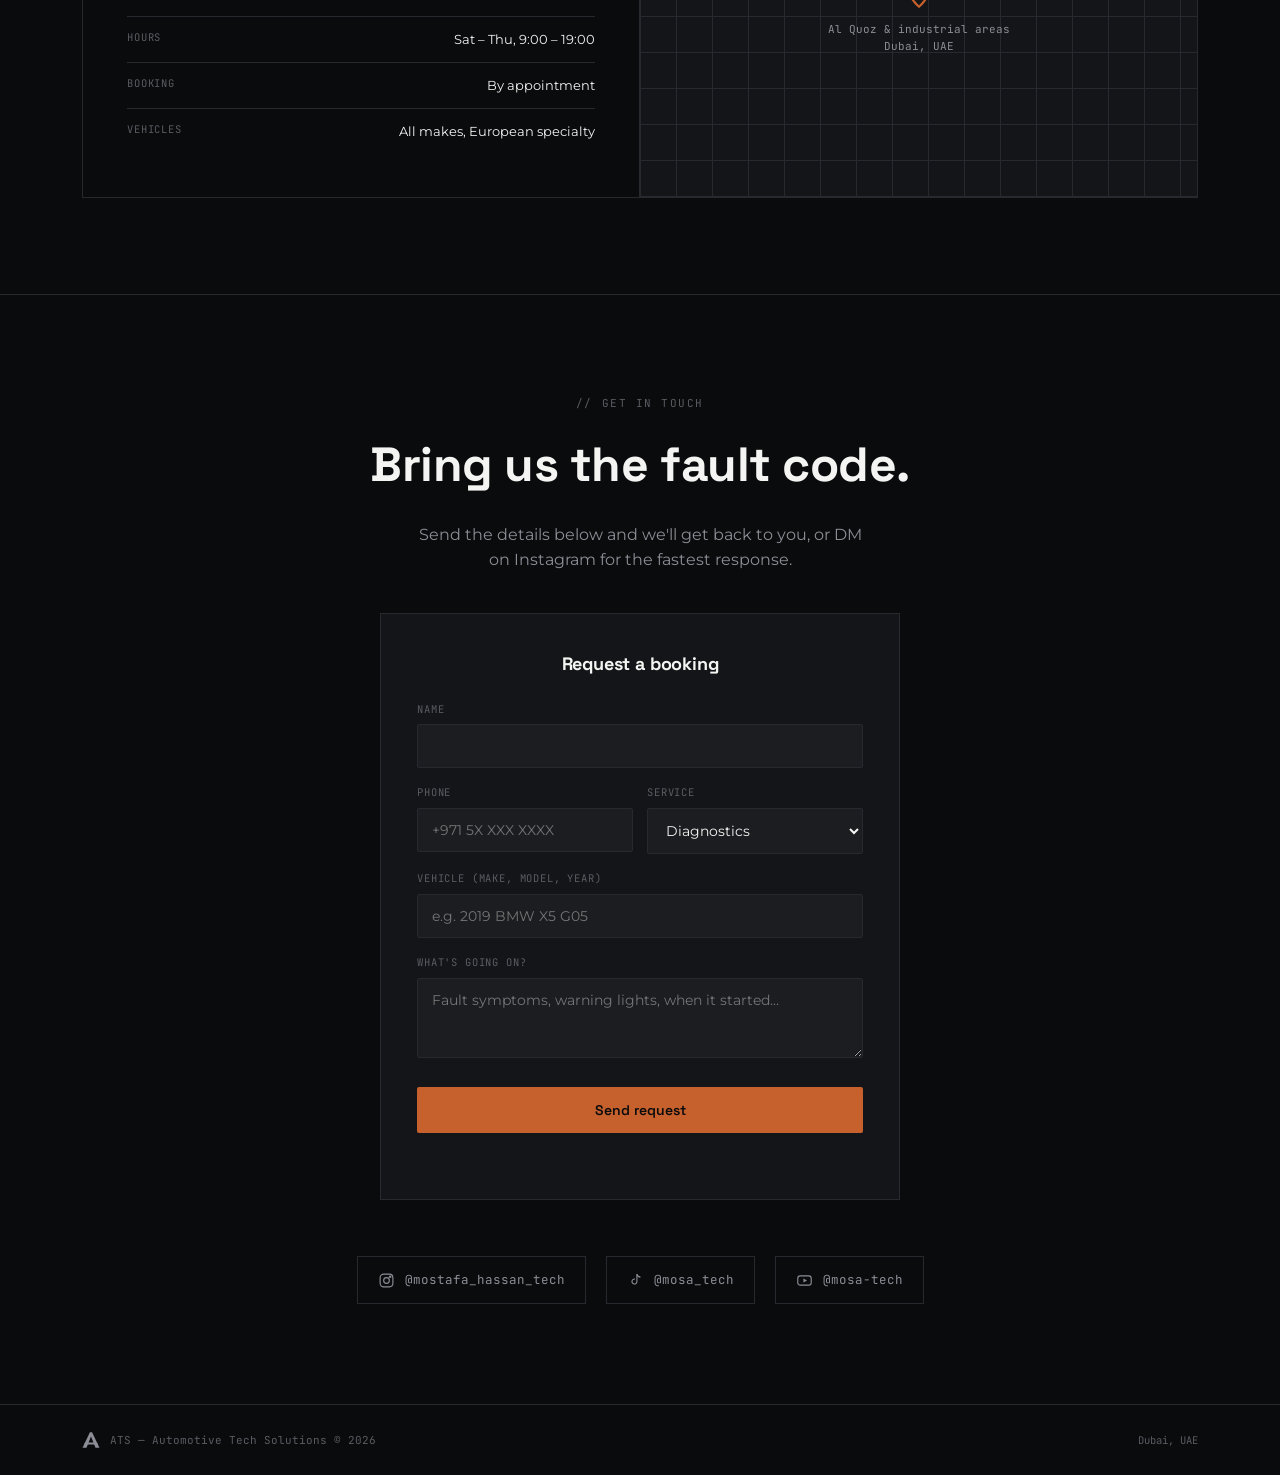
==== commit 9ba65431: "Convert the advisor into an internal appraisal tool Runs internally now, so the page stops being a c" ====
--- a/index.html
+++ b/index.html
@@ -307,7 +307,6 @@
       <a href="#arsenal">Arsenal</a>
       <a href="#coverage">Coverage</a>
       <a href="#location">Location</a>
-      <a href="advisor.html">Used Cars Advisor</a>
       <div class="nav-social">
         <a href="https://www.instagram.com/mostafa_hassan_tech" target="_blank" rel="noopener" aria-label="Instagram">
           <svg viewBox="0 0 24 24" fill="none" stroke="currentColor" stroke-width="1.6"><rect x="3" y="3" width="18" height="18" rx="5"/><circle cx="12" cy="12" r="4"/><circle cx="17.2" cy="6.8" r="1"/></svg>
